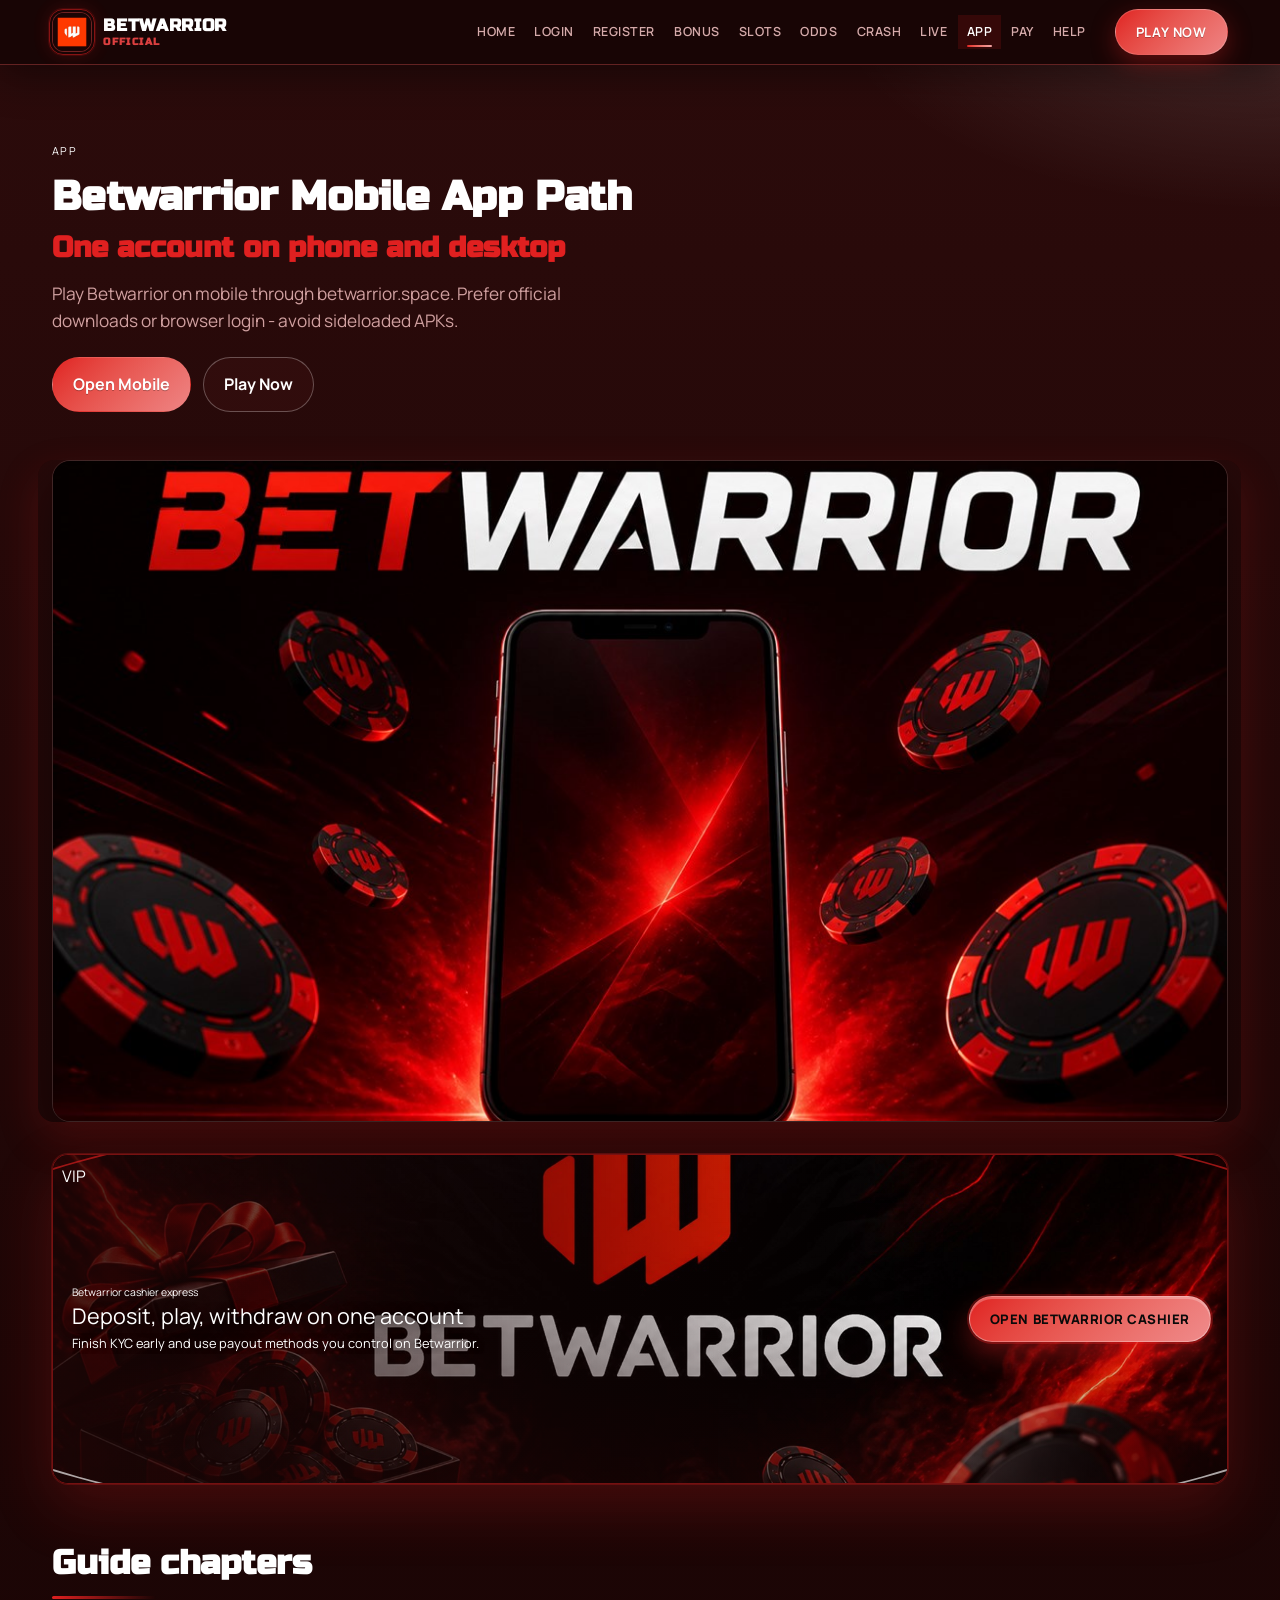
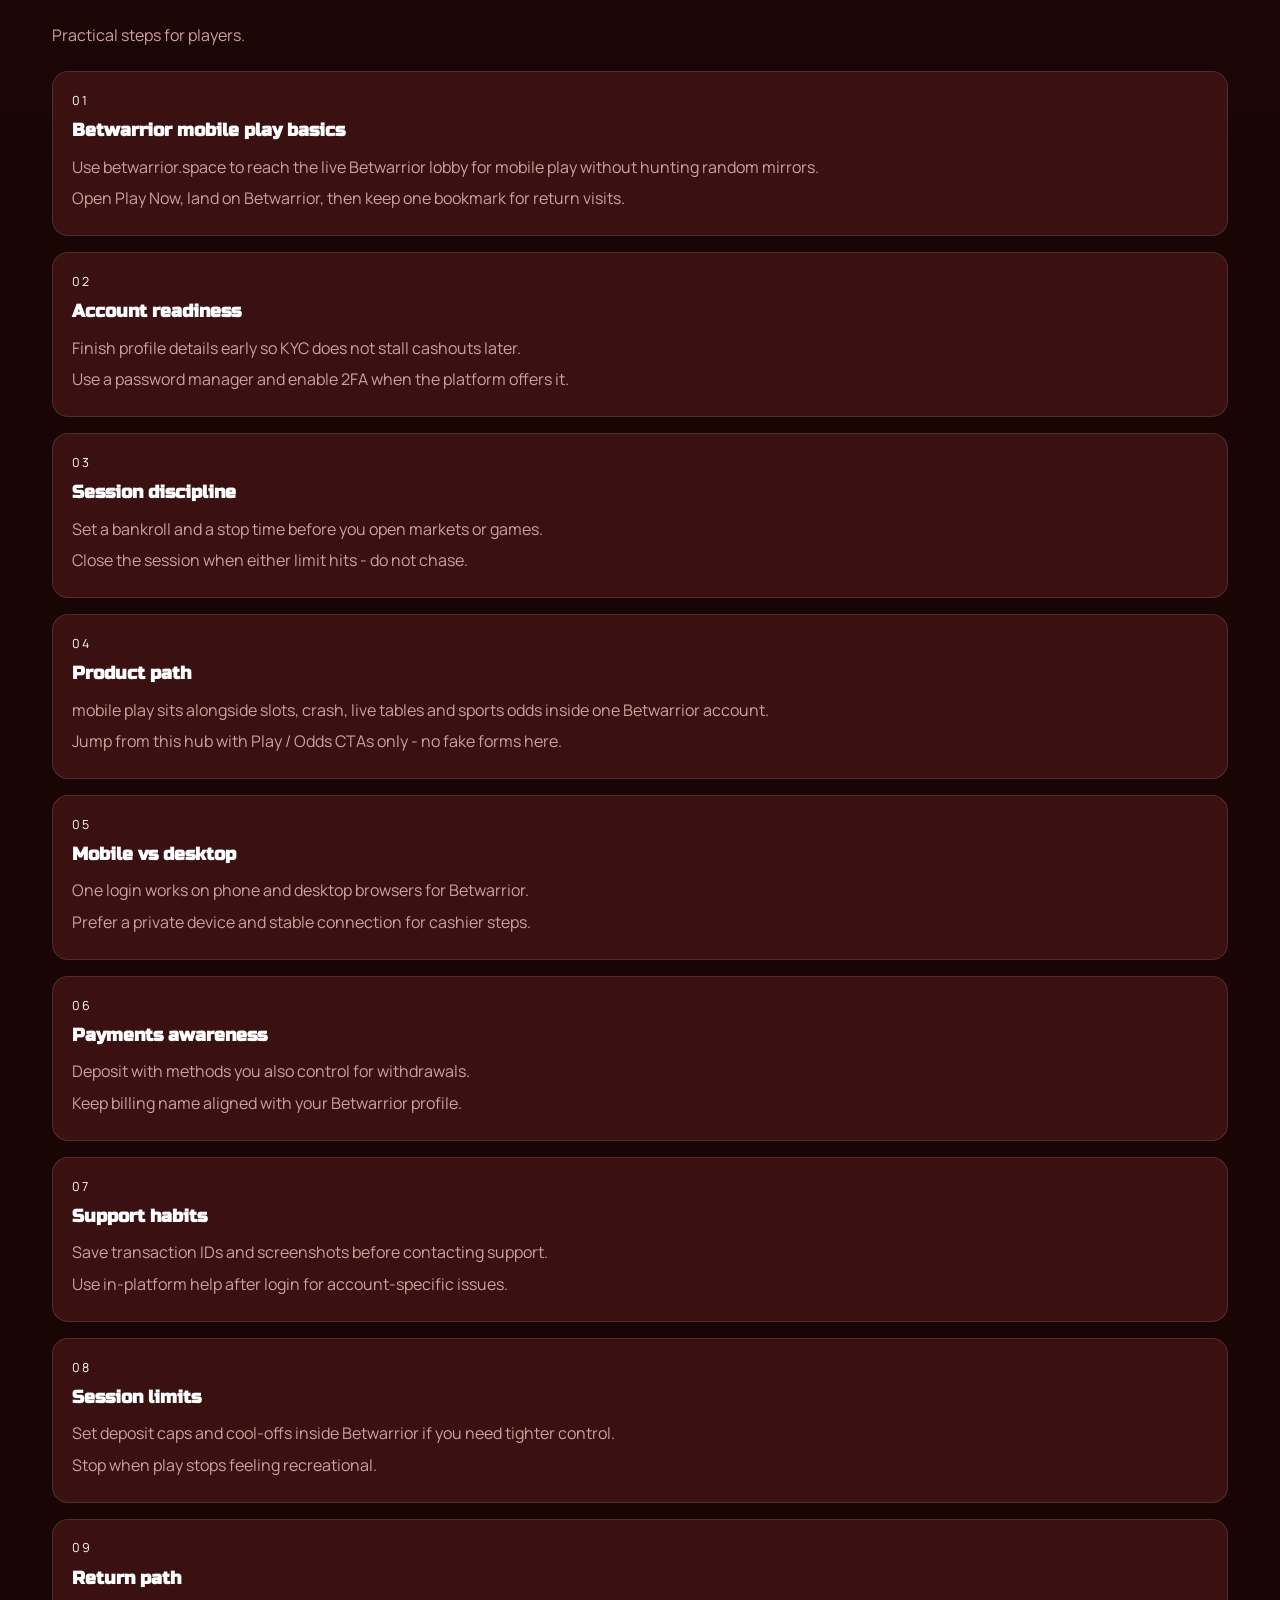
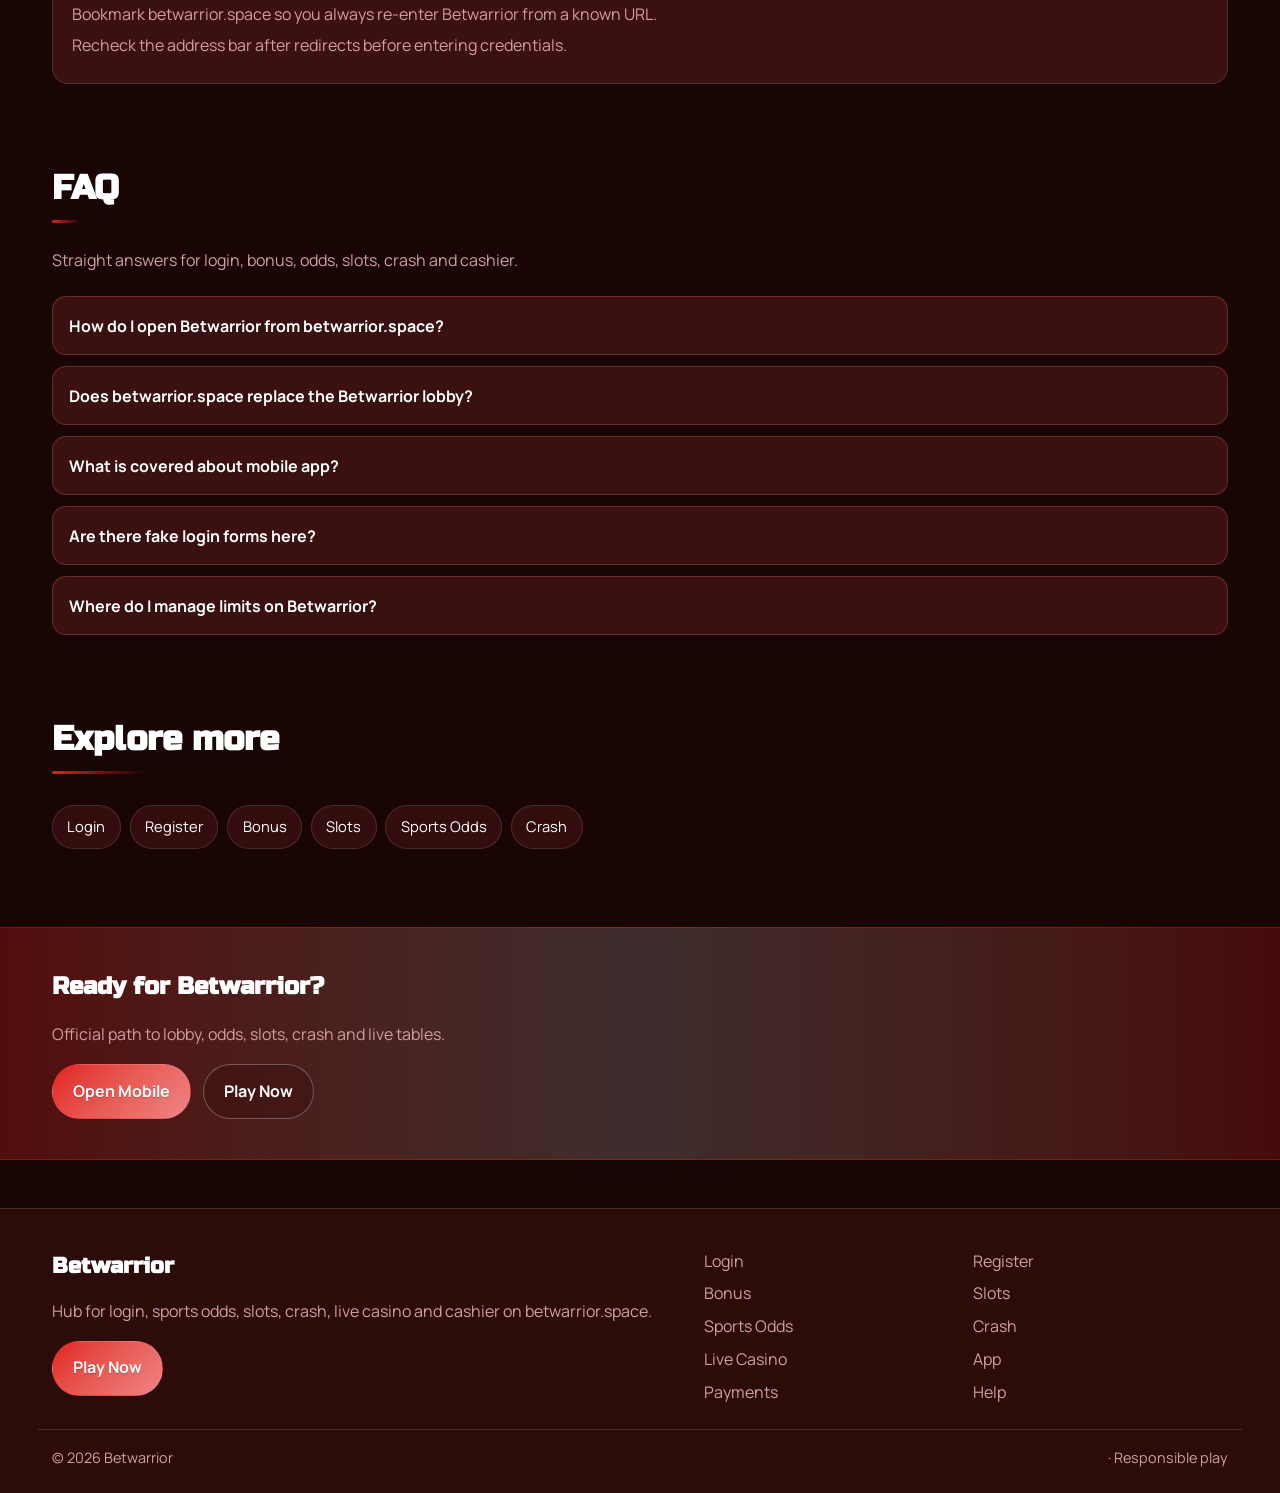
==== bwar-app.html @ b905998a "Launch Betwarrior hub on betwarrior.space" ====
<!DOCTYPE html>
<html lang="en">
<head>
<meta charset="utf-8">
<meta name="viewport" content="width=device-width, initial-scale=1">
<title>Betwarrior App &amp; Mobile Play - Same Account | betwarrior.space</title>
<meta name="description" content="Use Betwarrior on mobile via betwarrior.space: one account, browser tips, secure sessions.">
<meta name="keywords" content="Betwarrior, Betwarrior App, Betwarrior login, Betwarrior bonus, Betwarrior slots, Betwarrior odds, betwarrior.space">
<meta name="robots" content="index,follow,max-image-preview:large">
<link rel="canonical" href="https://betwarrior.space/bwar-app.html">
<meta property="og:type" content="website">
<meta property="og:site_name" content="Betwarrior">
<meta property="og:title" content="Betwarrior App &amp; Mobile Play - Same Account | betwarrior.space">
<meta property="og:description" content="Use Betwarrior on mobile via betwarrior.space: one account, browser tips, secure sessions.">
<meta property="og:url" content="https://betwarrior.space/bwar-app.html">
<meta property="og:image" content="https://betwarrior.space/assets/pages/bwar-app.jpg">
<meta name="twitter:card" content="summary_large_image">
<meta name="twitter:title" content="Betwarrior App &amp; Mobile Play - Same Account | betwarrior.space">
<meta name="twitter:description" content="Use Betwarrior on mobile via betwarrior.space: one account, browser tips, secure sessions.">
<meta name="twitter:image" content="https://betwarrior.space/assets/pages/bwar-app.jpg">
<link rel="icon" href="/favicon.ico" sizes="any">
<link rel="icon" type="image/png" sizes="48x48" href="/favicon-48x48.png">
<link rel="icon" type="image/png" sizes="96x96" href="/favicon-96x96.png">
<link rel="icon" type="image/png" sizes="192x192" href="/favicon-192x192.png">
<link rel="apple-touch-icon" sizes="180x180" href="/apple-touch-icon.png">
<link rel="manifest" href="/site.webmanifest">
<link rel="preconnect" href="https://fonts.googleapis.com">
<link rel="preconnect" href="https://fonts.gstatic.com" crossorigin>
<link href="https://fonts.googleapis.com/css2?family=Russo+One:wght@600;700&family=Manrope:wght@400;600;700&display=swap" rel="stylesheet">
<link rel="stylesheet" href="/css/styles.css">
<link rel="stylesheet" href="/css/i18n.css">
<script type="application/ld+json">{"@context":"https://schema.org","@type":"FAQPage","url":"https://betwarrior.space/bwar-app.html","mainEntity":[{"@type":"Question","name":"How do I open Betwarrior from betwarrior.space?","acceptedAnswer":{"@type":"Answer","text":"Tap Play Now on betwarrior.space, follow through to the live Betwarrior site, then complete login or registration there."}},{"@type":"Question","name":"Does betwarrior.space replace the Betwarrior lobby?","acceptedAnswer":{"@type":"Answer","text":"No. betwarrior.space is an SEO hub for login, bonus path, odds, slots, crash, live casino and cashier. Real games run on Betwarrior after you continue."}},{"@type":"Question","name":"What is covered about mobile app?","acceptedAnswer":{"@type":"Answer","text":"This page explains practical mobile app steps for Betwarrior players: safe entry, product location, session limits and where to continue via Play Now."}},{"@type":"Question","name":"Are there fake login forms here?","acceptedAnswer":{"@type":"Answer","text":"No. Never enter passwords on the hub. Credentials belong only on the live Betwarrior site after you leave this page."}},{"@type":"Question","name":"Where do I manage limits on Betwarrior?","acceptedAnswer":{"@type":"Answer","text":"Use deposit limits, reality checks and cool-offs inside the logged-in Betwarrior account tools."}}]}</script>
</head>
<body class="layout-1 page">
<header class="site-header" id="siteHeader">
<div class="wrap header-bar">
<a class="brand" href="/" aria-label="Betwarrior home">
<span class="brand-mark"><img src="/assets/brand/logo.png" alt="Betwarrior logo" width="40" height="40"></span>
<span class="brand-copy"><span class="brand-name">Betwarrior</span><span class="brand-tag">Official</span></span>
</a>
<button class="nav-toggle" id="navToggle" aria-expanded="false" aria-controls="siteNav" type="button" aria-label="Open menu"><span></span><span></span><span></span></button>
<nav class="site-nav" id="siteNav" aria-label="Primary"><a class="nav-link" href="/">Home</a><a class="nav-link" href="/bwar-login.html">Login</a><a class="nav-link" href="/bwar-register.html">Register</a><a class="nav-link" href="/bwar-bonus.html">Bonus</a><a class="nav-link" href="/bwar-slots.html">Slots</a><a class="nav-link" href="/bwar-odds.html">Odds</a><a class="nav-link" href="/bwar-crash.html">Crash</a><a class="nav-link" href="/bwar-live.html">Live</a><a class="nav-link is-active" href="/bwar-app.html">App</a><a class="nav-link" href="/bwar-pay.html">Pay</a><a class="nav-link" href="/bwar-help.html">Help</a></nav>
<a class="btn btn-accent header-cta" href="https://martell888.online/SvHNhJFR?sub_id_1=betwarrior.space" rel="nofollow sponsored noopener" target="_blank">Play Now</a>
</div>
</header>
<section class="page-hero"><div class="wrap">
<div class="eyebrow">App</div>
<h1>Betwarrior Mobile App Path<em>One account on phone and desktop</em></h1>
<p class="lead">Play Betwarrior on mobile through betwarrior.space. Prefer official downloads or browser login - avoid sideloaded APKs.</p>
<div class="cta-row">
<a class="btn btn-accent" href="https://martell888.online/SvHNhJFR?sub_id_1=betwarrior.space" rel="nofollow sponsored noopener" target="_blank">Open Mobile</a>
<a class="btn btn-ghost" href="https://martell888.online/SvHNhJFR?sub_id_1=betwarrior.space" rel="nofollow sponsored noopener" target="_blank">Play Now</a>
</div>

</div></section>
<div class="page-cover wrap"><img src="/assets/pages/bwar-app.jpg" alt="App cover" width="1200" height="675" loading="eager"></div>
<div class="wrap"><a class="promo-fx promo-vip reveal" href="https://martell888.online/SvHNhJFR?sub_id_1=betwarrior.space" rel="nofollow sponsored noopener" target="_blank">
<span class="promo-badge">VIP</span>
<span class="promo-fx-glow" aria-hidden="true"></span>
<span class="promo-fx-scan" aria-hidden="true"></span>
<span class="promo-fx-particles" aria-hidden="true"></span>
<span class="promo-fx-rays" aria-hidden="true"></span>
<span class="promo-fx-ring" aria-hidden="true"></span>
<div class="promo-media"><img src="/assets/promo/promo-cashier.jpg" alt="Betwarrior promo" width="960" height="540" loading="lazy"></div>
<div class="promo-copy"><span class="promo-kicker">Betwarrior cashier express</span><div class="promo-title">Deposit, play, withdraw on one account</div><p class="promo-sub">Finish KYC early and use payout methods you control on Betwarrior.</p></div>
<span class="promo-cta"><span class="promo-cta-shine" aria-hidden="true"></span><span class="promo-cta-label">Open Betwarrior cashier</span></span>
</a></div>
<section class="chapters wrap"><div class="section-head"><h2>Guide chapters</h2><p class="mute">Practical steps for players.</p></div><div class="chapter-grid"><article class="chapter"><div class="chapter-n">01</div><h3>Betwarrior mobile play basics</h3><p>Use betwarrior.space to reach the live Betwarrior lobby for mobile play without hunting random mirrors.</p><p>Open Play Now, land on Betwarrior, then keep one bookmark for return visits.</p></article><article class="chapter"><div class="chapter-n">02</div><h3>Account readiness</h3><p>Finish profile details early so KYC does not stall cashouts later.</p><p>Use a password manager and enable 2FA when the platform offers it.</p></article><article class="chapter"><div class="chapter-n">03</div><h3>Session discipline</h3><p>Set a bankroll and a stop time before you open markets or games.</p><p>Close the session when either limit hits - do not chase.</p></article><article class="chapter"><div class="chapter-n">04</div><h3>Product path</h3><p>mobile play sits alongside slots, crash, live tables and sports odds inside one Betwarrior account.</p><p>Jump from this hub with Play / Odds CTAs only - no fake forms here.</p></article><article class="chapter"><div class="chapter-n">05</div><h3>Mobile vs desktop</h3><p>One login works on phone and desktop browsers for Betwarrior.</p><p>Prefer a private device and stable connection for cashier steps.</p></article><article class="chapter"><div class="chapter-n">06</div><h3>Payments awareness</h3><p>Deposit with methods you also control for withdrawals.</p><p>Keep billing name aligned with your Betwarrior profile.</p></article><article class="chapter"><div class="chapter-n">07</div><h3>Support habits</h3><p>Save transaction IDs and screenshots before contacting support.</p><p>Use in-platform help after login for account-specific issues.</p></article><article class="chapter"><div class="chapter-n">08</div><h3>Session limits</h3><p>Set deposit caps and cool-offs inside Betwarrior if you need tighter control.</p><p>Stop when play stops feeling recreational.</p></article><article class="chapter"><div class="chapter-n">09</div><h3>Return path</h3><p>Bookmark betwarrior.space so you always re-enter Betwarrior from a known URL.</p><p>Recheck the address bar after redirects before entering credentials.</p></article></div></section>
<section class="faq wrap" id="faq"><div class="section-head"><h2>FAQ</h2><p class="mute">Straight answers for login, bonus, odds, slots, crash and cashier.</p></div><div class="faq-list"><details class="faq-item"><summary>How do I open Betwarrior from betwarrior.space?</summary><p>Tap Play Now on betwarrior.space, follow through to the live Betwarrior site, then complete login or registration there.</p></details><details class="faq-item"><summary>Does betwarrior.space replace the Betwarrior lobby?</summary><p>No. betwarrior.space is an SEO hub for login, bonus path, odds, slots, crash, live casino and cashier. Real games run on Betwarrior after you continue.</p></details><details class="faq-item"><summary>What is covered about mobile app?</summary><p>This page explains practical mobile app steps for Betwarrior players: safe entry, product location, session limits and where to continue via Play Now.</p></details><details class="faq-item"><summary>Are there fake login forms here?</summary><p>No. Never enter passwords on the hub. Credentials belong only on the live Betwarrior site after you leave this page.</p></details><details class="faq-item"><summary>Where do I manage limits on Betwarrior?</summary><p>Use deposit limits, reality checks and cool-offs inside the logged-in Betwarrior account tools.</p></details></div></section>
<section class="related wrap"><div class="section-head"><h2>Explore more</h2></div><div class="chip-row"><a class="chip" href="/bwar-login.html">Login</a><a class="chip" href="/bwar-register.html">Register</a><a class="chip" href="/bwar-bonus.html">Bonus</a><a class="chip" href="/bwar-slots.html">Slots</a><a class="chip" href="/bwar-odds.html">Sports Odds</a><a class="chip" href="/bwar-crash.html">Crash</a></div></section>
<section class="cta-band"><div class="wrap cta-inner">
<h2>Ready for Betwarrior?</h2>
<p class="mute">Official path to lobby, odds, slots, crash and live tables.</p>
<div class="cta-row">
<a class="btn btn-accent" href="https://martell888.online/SvHNhJFR?sub_id_1=betwarrior.space" rel="nofollow sponsored noopener" target="_blank">Open Mobile</a>
<a class="btn btn-ghost" href="https://martell888.online/SvHNhJFR?sub_id_1=betwarrior.space" rel="nofollow sponsored noopener" target="_blank">Play Now</a>
</div></div></section>
<footer class="site-footer">
<div class="wrap footer-grid">
<div>
<div class="footer-brand">Betwarrior</div>
<p class="mute">Hub for login, sports odds, slots, crash, live casino and cashier on betwarrior.space.</p>
<a class="btn btn-accent" href="https://martell888.online/SvHNhJFR?sub_id_1=betwarrior.space" rel="nofollow sponsored noopener" target="_blank">Play Now</a>
</div>
<div class="footer-links"><a href="/bwar-login.html">Login</a><a href="/bwar-register.html">Register</a><a href="/bwar-bonus.html">Bonus</a><a href="/bwar-slots.html">Slots</a><a href="/bwar-odds.html">Sports Odds</a><a href="/bwar-crash.html">Crash</a><a href="/bwar-live.html">Live Casino</a><a href="/bwar-app.html">App</a><a href="/bwar-pay.html">Payments</a><a href="/bwar-help.html">Help</a></div>
</div>
<div class="wrap footer-base"><span>&copy; 2026 Betwarrior</span><span> &middot; Responsible play</span></div>
</footer>
<script src="/js/main.js"></script>
<script src="/js/i18n-dict.js"></script>
<script src="/js/i18n.js"></script>
</body>
</html>
---- css/styles.css ----
:root{
--bg:#1A0505;--surface:#3A1010;--text:#FFFFFF;--mute:#D0A0A0;
--accent:#E02020;--accent2:#FFFFFF;
--font-display:'Russo One',Georgia,serif;--font-body:'Manrope',system-ui,sans-serif;
--radius:18px;--line:color-mix(in srgb,var(--text) 12%,transparent);
--shadow:0 18px 50px color-mix(in srgb,#000 45%,transparent);
}
*{box-sizing:border-box}html{scroll-behavior:smooth}
body{margin:0;font-family:var(--font-body);color:var(--text);line-height:1.6;min-height:100vh;background:
radial-gradient(1100px 500px at 10% -10%,color-mix(in srgb,var(--accent) 16%,transparent),transparent 55%),
radial-gradient(900px 420px at 100% 0%,color-mix(in srgb,var(--accent2) 14%,transparent),transparent 50%),
linear-gradient(180deg,color-mix(in srgb,var(--surface) 55%,var(--bg)),var(--bg) 38%,var(--bg))}
img{max-width:100%;display:block}a{color:inherit;text-decoration:none}
.wrap{width:min(1120px,92%);margin:0 auto}.mute{color:var(--mute)}
.site-header{position:sticky;top:0;z-index:50;backdrop-filter:blur(10px);background:color-mix(in srgb,var(--bg) 55%,transparent);border-bottom:1px solid transparent;transition:.25s ease}
.site-header.is-solid{background:color-mix(in srgb,var(--bg) 92%,transparent);border-bottom-color:var(--line);box-shadow:0 8px 30px color-mix(in srgb,#000 25%,transparent)}
.header-inner{display:flex;align-items:center;gap:1rem;min-height:72px}
.brand{display:flex;align-items:center;gap:.7rem;font-family:var(--font-display);font-weight:700}
.brand img{width:44px;height:44px;object-fit:cover;border-radius:10px;border:1px solid var(--line);background:var(--surface)}
.site-nav{display:none;gap:.15rem;flex-wrap:wrap}
.nav-link{padding:.45rem .7rem;border-radius:999px;color:var(--mute);font-size:.92rem}
.nav-link:hover,.nav-link.is-active{color:var(--text);background:color-mix(in srgb,var(--accent) 14%,transparent)}
.nav-toggle{margin-left:auto;background:var(--surface);border:1px solid var(--line);color:var(--text);border-radius:999px;padding:.45rem .9rem;cursor:pointer}
.header-cta{display:none}
@media(min-width:980px){.nav-toggle{display:none}.site-nav{display:flex;margin-left:auto}.header-cta{display:inline-flex;margin-left:.4rem}}
body.nav-open .site-nav{display:flex}
.btn{display:inline-flex;align-items:center;justify-content:center;gap:.4rem;padding:.85rem 1.25rem;border-radius:999px;font-weight:700;border:1px solid transparent;transition:.2s ease}
.btn-accent{background:linear-gradient(135deg,var(--accent),color-mix(in srgb,var(--accent2) 45%,var(--accent)));color:#fff;text-shadow:0 1px 0 color-mix(in srgb,#000 25%,transparent)}
.btn-accent:hover{filter:brightness(1.06);transform:translateY(-1px)}
.btn-ghost{border-color:color-mix(in srgb,var(--text) 28%,transparent);color:var(--text);background:color-mix(in srgb,var(--surface) 50%,transparent)}
.btn-ghost:hover{border-color:var(--accent);color:var(--accent)}
.hero{padding:4.5rem 0 3rem}.hero-grid{display:grid;gap:2rem;align-items:center}@media(min-width:900px){.hero-grid{grid-template-columns:1.1fr .9fr}}.hero-visual{aspect-ratio:1;border-radius:12px 40px 12px 40px}
.eyebrow{display:inline-block;font-size:.68rem;letter-spacing:.12em;text-transform:uppercase;color:var(--accent2);margin-bottom:.35rem}
.hero h1{font-family:var(--font-display);font-size:clamp(1.25rem,2.2vw,1.7rem);line-height:1.12;margin:0 0 .5rem;font-weight:700}
.hero h1 span{display:block;color:color-mix(in srgb,var(--accent) 85%,var(--text))}
.lead{font-size:1.08rem;color:var(--mute);max-width:54ch;margin:0 0 1.4rem}
.cta-row{display:flex;flex-wrap:wrap;gap:.75rem}
.hero-visual{background:linear-gradient(145deg,color-mix(in srgb,var(--accent) 35%,var(--surface)),var(--surface) 45%,color-mix(in srgb,var(--accent2) 30%,var(--bg))),repeating-linear-gradient(-28deg,transparent,transparent 12px,color-mix(in srgb,var(--text) 4%,transparent) 12px,color-mix(in srgb,var(--text) 4%,transparent) 13px);border:1px solid var(--line);box-shadow:var(--shadow);position:relative;overflow:hidden;min-height:220px}
.hero-visual::after{content:"";position:absolute;inset:18% 12%;border:1px solid color-mix(in srgb,var(--accent) 40%,transparent);border-radius:inherit;opacity:.7}
.section{padding:3.2rem 0}.section-head{margin-bottom:1.4rem}
.section-head h2{font-family:var(--font-display);font-size:clamp(1.55rem,3vw,2.15rem);margin:0 0 .45rem}
.odds-board{display:grid;gap:.8rem}
.odds-row{display:grid;gap:.7rem;align-items:center;background:color-mix(in srgb,var(--surface) 88%,transparent);border:1px solid var(--line);border-radius:var(--radius);padding:1rem 1.1rem}
@media(min-width:760px){.odds-row{grid-template-columns:1.2fr 1fr auto}}
.odds-meta{font-size:.85rem;color:var(--mute)}.odds-match{font-weight:700;font-size:1.05rem}
.odds-prices{display:flex;gap:.45rem;flex-wrap:wrap}
.price{min-width:64px;text-align:center;padding:.45rem .55rem;border-radius:12px;background:color-mix(in srgb,var(--bg) 70%,transparent);border:1px solid var(--line);font-weight:700}
.price small{display:block;font-weight:600;color:var(--mute);font-size:.72rem}
.card-grid{display:grid;grid-template-columns:repeat(2,1fr);gap:.85rem}
@media(min-width:720px){.card-grid{grid-template-columns:repeat(3,1fr)}}
@media(min-width:980px){.card-grid{grid-template-columns:repeat(5,1fr)}}
.game-card{background:var(--surface);border:1px solid var(--line);border-radius:16px;padding:1rem;min-height:120px;display:flex;flex-direction:column;justify-content:flex-end;position:relative;overflow:hidden}
.game-card::before{content:"";position:absolute;inset:0;background:linear-gradient(160deg,color-mix(in srgb,var(--accent) 22%,transparent),transparent 55%)}
.game-card>*{position:relative;z-index:1}
.game-card h3{margin:0;font-size:.98rem;font-family:var(--font-display)}
.game-card .tag{font-size:.75rem;color:var(--accent2);margin-bottom:.35rem;text-transform:uppercase;letter-spacing:.08em}
.crash-grid,.live-grid{display:grid;gap:.85rem}
@media(min-width:700px){.crash-grid{grid-template-columns:repeat(2,1fr)}.live-grid{grid-template-columns:repeat(3,1fr)}}
@media(min-width:1000px){.crash-grid{grid-template-columns:repeat(3,1fr)}}
.panel{background:linear-gradient(180deg,color-mix(in srgb,var(--surface) 92%,var(--accent)),var(--surface));border:1px solid var(--line);border-radius:var(--radius);padding:1.15rem 1.2rem}
.panel h3{margin:0 0 .35rem;font-family:var(--font-display)}
.bonus-box{display:grid;gap:1.2rem;background:color-mix(in srgb,var(--surface) 90%,transparent);border:1px solid color-mix(in srgb,var(--accent) 35%,var(--line));border-radius:24px;padding:1.5rem}
@media(min-width:860px){.bonus-box{grid-template-columns:1.4fr .8fr;align-items:center}}
.seo-stack{display:grid;gap:1rem}@media(min-width:800px){.seo-stack{grid-template-columns:repeat(2,1fr)}}
.seo-card{padding:1.2rem;border-radius:16px;background:var(--surface);border:1px solid var(--line)}
.seo-card h3{margin:0 0 .5rem;font-size:1.05rem;font-family:var(--font-display)}
.faq-list{display:grid;gap:.65rem}
.faq-item{background:var(--surface);border:1px solid var(--line);border-radius:14px;padding:.2rem 1rem 0}
.faq-item summary{cursor:pointer;font-weight:700;padding:.9rem 0;list-style:none}
.faq-item summary::-webkit-details-marker{display:none}
.faq-item p{margin:0 0 1rem;color:var(--mute)}
.cta-band{margin:2.5rem 0 0;padding:2.5rem 0;background:linear-gradient(90deg,color-mix(in srgb,var(--accent2) 18%,var(--bg)),color-mix(in srgb,var(--accent) 14%,var(--bg)));border-top:1px solid var(--line);border-bottom:1px solid var(--line)}
.cta-inner h2{font-family:var(--font-display);margin:0 0 .5rem}
.page-hero{padding:4.5rem 0 1.75rem;overflow:visible}
.page-hero h1{font-family:var(--font-display);font-size:clamp(1.75rem,3.6vw,2.55rem);line-height:1.22;margin:0 0 .8rem;padding-top:.18em;overflow:visible}
.page-hero h1 em{font-style:normal;color:var(--accent);display:block;font-size:.72em;margin-top:.4rem;line-height:1.25;padding-top:.06em}
.gate{margin:1.2rem 0 0;padding:1rem 1.15rem;border-left:3px solid var(--accent);background:color-mix(in srgb,var(--surface) 80%,transparent);border-radius:0 14px 14px 0}
.chapter-grid{display:grid;gap:1rem}
.chapter{background:var(--surface);border:1px solid var(--line);border-radius:16px;padding:1.15rem 1.2rem}
.chapter-n{font-size:.78rem;letter-spacing:.12em;text-transform:uppercase;color:var(--accent2);margin-bottom:.35rem}
.chapter h3{margin:0 0 .55rem;font-family:var(--font-display);font-size:1.15rem}
.chapter p{margin:.35rem 0;color:var(--mute)}
.chip-row{display:flex;flex-wrap:wrap;gap:.55rem}
.chip{padding:.55rem .9rem;border-radius:999px;border:1px solid var(--line);background:color-mix(in srgb,var(--surface) 80%,transparent);font-size:.92rem}
.chip:hover{border-color:var(--accent);color:var(--accent)}
.related,.chapters,.faq{padding:2.4rem 0}
.site-footer{margin-top:3rem;padding:2.5rem 0 1.5rem;border-top:1px solid var(--line);background:color-mix(in srgb,var(--surface) 55%,var(--bg))}
.footer-grid{display:grid;gap:1.5rem}@media(min-width:800px){.footer-grid{grid-template-columns:1.2fr 1fr}}
.footer-brand{font-family:var(--font-display);font-size:1.35rem;font-weight:700;margin-bottom:.5rem}
.footer-links{display:grid;grid-template-columns:repeat(2,1fr);gap:.45rem .8rem}
.footer-links a{color:var(--mute)}.footer-links a:hover{color:var(--accent)}
.footer-base{display:flex;justify-content:space-between;gap:1rem;flex-wrap:wrap;margin-top:1.5rem;padding-top:1rem;border-top:1px solid var(--line);color:var(--mute);font-size:.9rem}
.layout-1 .hero-visual{outline:1px solid color-mix(in srgb,var(--accent) 25%,transparent);outline-offset:6px}
.promo-rail,.promo-rail-inner,.promo-pill,.promo-text,.promo-link{display:none!important}
.site-header{position:sticky;top:0;z-index:50;background:color-mix(in srgb,var(--bg) 94%,#000);border-bottom:1px solid color-mix(in srgb,var(--accent) 28%,var(--line));box-shadow:0 10px 40px color-mix(in srgb,#000 45%,transparent);backdrop-filter:blur(18px) saturate(1.15)}
.site-header.is-solid{background:color-mix(in srgb,var(--bg) 98%,#000);border-bottom-color:color-mix(in srgb,var(--accent) 40%,var(--line));box-shadow:0 12px 44px color-mix(in srgb,#000 55%,transparent)}
.header-bar,.header-inner{display:grid;grid-template-columns:auto 1fr auto;align-items:center;gap:.85rem;min-height:64px;padding:.55rem 0;position:relative}
.brand{display:flex;align-items:center;gap:.7rem;min-width:0;text-decoration:none}
.brand-mark{position:relative;display:grid;place-items:center;flex:0 0 auto}
.brand-mark::after{content:"";position:absolute;inset:-3px;border-radius:14px;border:1px solid color-mix(in srgb,var(--accent) 65%,transparent);box-shadow:0 0 0 1px color-mix(in srgb,var(--accent) 18%,transparent),0 0 18px color-mix(in srgb,var(--accent) 22%,transparent);opacity:.85}
.brand img,.brand-mark img{width:40px;height:40px;object-fit:cover;border-radius:12px;display:block;border:1px solid color-mix(in srgb,var(--accent) 35%,var(--line));background:var(--surface);position:relative;z-index:1}
.brand-copy{display:flex;flex-direction:column;line-height:1.05;min-width:0;gap:.12rem}
.brand-name{font-family:var(--font-display);font-weight:700;font-size:1.05rem;letter-spacing:.04em;text-transform:uppercase;white-space:nowrap;overflow:hidden;text-overflow:ellipsis;color:var(--text)}
.brand-tag{font-size:.62rem;letter-spacing:.14em;text-transform:uppercase;color:color-mix(in srgb,var(--accent) 75%,var(--mute));font-weight:700}
.site-nav{display:none;align-items:center;justify-content:center;gap:.1rem;flex-wrap:nowrap;min-width:0}
.nav-link{position:relative;padding:.45rem .55rem;border-radius:0;color:color-mix(in srgb,var(--mute) 88%,var(--text));font-size:.78rem;font-weight:600;letter-spacing:.04em;text-transform:uppercase;background:transparent;transition:color .2s ease}
.nav-link:hover{color:var(--text);background:transparent}
.nav-link.is-active{color:var(--text)}
.nav-link.is-active::after,.nav-link:hover::after{content:"";position:absolute;left:.55rem;right:.55rem;bottom:.15rem;height:2px;border-radius:2px;background:linear-gradient(90deg,var(--accent),color-mix(in srgb,var(--accent2) 60%,var(--accent)))}
.nav-toggle{margin-left:auto;width:42px;height:42px;border-radius:12px;border:1px solid color-mix(in srgb,var(--accent) 30%,var(--line));background:color-mix(in srgb,var(--surface) 80%,transparent);display:inline-grid;place-content:center;gap:5px;cursor:pointer;padding:0}
.nav-toggle span{display:block;width:18px;height:2px;border-radius:2px;background:var(--text)}
.header-cta{display:none;padding:.72rem 1.25rem!important;font-size:.82rem!important;letter-spacing:.06em;text-transform:uppercase;border-radius:999px;box-shadow:0 8px 24px color-mix(in srgb,var(--accent) 35%,transparent);border:1px solid color-mix(in srgb,#fff 18%,transparent)!important}
@media(min-width:1100px){.nav-toggle{display:none}.site-nav{display:flex}.header-cta{display:inline-flex}}
@media(max-width:1099px){.header-bar,.header-inner{grid-template-columns:1fr auto auto}.site-nav{display:none}.header-cta{display:inline-flex;padding:.62rem 1rem!important;font-size:.75rem!important}}
body.nav-open .site-nav{display:flex;position:absolute;left:0;right:0;top:calc(100% + 1px);flex-direction:column;align-items:stretch;gap:0;padding:.55rem;background:color-mix(in srgb,var(--bg) 97%,#000);border:1px solid color-mix(in srgb,var(--accent) 28%,var(--line));border-radius:0 0 16px 16px;box-shadow:0 18px 40px color-mix(in srgb,#000 50%,transparent);z-index:60}
body.nav-open .nav-link{padding:.85rem 1rem;border-radius:10px;text-transform:none;letter-spacing:.02em;font-size:.95rem}
body.nav-open .nav-link.is-active,body.nav-open .nav-link:hover{background:color-mix(in srgb,var(--accent) 14%,transparent)}
body.nav-open .nav-link.is-active::after,body.nav-open .nav-link:hover::after{display:none}
@keyframes brandPulse{0%,100%{opacity:.55}50%{opacity:1}}
.hero{padding:.7rem 0 .85rem !important;text-align:left !important}
.hero-band{padding:0 !important;background:transparent !important;border:0 !important}
.hero-shell{display:grid;gap:.85rem;align-items:center;max-width:none;margin:0;justify-items:stretch}
@media(min-width:920px){.hero-shell{grid-template-columns:1.2fr .8fr;gap:1.1rem;min-height:0;max-height:calc(100vh - 88px)}}
.hero-copy{max-width:540px}
.hero .eyebrow{margin-bottom:.28rem !important;font-size:.65rem !important}
.hero h1{font-size:clamp(1.2rem,2vw,1.65rem) !important;line-height:1.12 !important;margin:0 0 .4rem !important}
.hero h1 span{font-size:.8em;margin-top:.15rem}
.hero .lead{font-size:.9rem !important;line-height:1.35 !important;margin:0 0 .65rem !important;display:-webkit-box;-webkit-line-clamp:2;-webkit-box-orient:vertical;overflow:hidden}
.hero .cta-row{gap:.4rem}
.hero .btn{padding:.5rem .85rem;font-size:.86rem}
.nav-link{/* premium nav */}
.btn.btn-sm{padding:.4rem .75rem;font-size:.82rem}
.hero-visual.hero-stage,.hero-stage{clip-path:none !important;outline:none !important;transform:perspective(900px) rotateX(var(--hy,0deg)) rotateY(var(--hx,0deg));--hx:0deg;--hy:0deg;position:relative;isolation:isolate;transform-style:preserve-3d;transition:transform .35s ease;padding:0;background:var(--surface);border:0;box-shadow:none;width:100% !important;max-width:240px;margin-inline:auto;aspect-ratio:3/4;height:auto;min-height:0;max-height:min(300px,calc(100vh - 130px));border-radius:16px;overflow:hidden;display:block}
@media(min-width:920px){.hero-visual.hero-stage,.hero-stage{max-width:min(300px,34vw);width:100% !important;height:auto;max-height:min(380px,calc(100vh - 100px));aspect-ratio:3/4;margin-inline:0;justify-self:end}}
.hero-stage::after{display:none !important}
.hero-glow{position:absolute;inset:-14% -10%;background:radial-gradient(circle at 50% 40%,color-mix(in srgb,var(--accent) 45%,transparent),transparent 62%);filter:blur(18px);animation:glowDrift 5.5s ease-in-out infinite alternate;z-index:0;pointer-events:none}
.hero-img{position:absolute;inset:0;z-index:1;width:100%;height:100%;object-fit:cover;object-position:center top;border-radius:0;border:0;box-shadow:none;aspect-ratio:auto;min-height:0;max-height:none;animation:heroKen 12s ease-in-out infinite alternate;transform-origin:center top;will-change:transform;background:transparent}
.game-card img,.media-panel img{animation:tileKen 9s ease-in-out infinite alternate;transform-origin:center center;will-change:transform}
.page-cover img{animation:tileKen 11s ease-in-out infinite alternate;transform-origin:center center}
@keyframes tileKen{from{transform:scale(1)}to{transform:scale(1.12)}}
@keyframes heroKen{from{transform:scale(1)}to{transform:scale(1.1) translate3d(0,-1.5%,0)}}
@media(min-width:920px){.hero-img{min-height:0;height:100%;width:100%}}
.hero-shine{position:absolute;inset:0;z-index:2;border-radius:inherit;pointer-events:none;overflow:hidden}
.hero-shine::before{content:"";position:absolute;top:-20%;left:-40%;width:45%;height:140%;background:linear-gradient(90deg,transparent,color-mix(in srgb,#fff 22%,transparent),transparent);transform:skewX(-18deg);animation:shineSweep 4.8s ease-in-out infinite}
.hero-badge{position:absolute;left:8px;bottom:8px;z-index:3;padding:.25rem .5rem;border-radius:999px;font-size:.58rem;font-weight:800;letter-spacing:.04em;text-transform:uppercase;background:color-mix(in srgb,var(--bg) 72%,transparent);border:1px solid color-mix(in srgb,var(--accent) 45%,transparent);backdrop-filter:blur(8px)}
@keyframes glowDrift{from{transform:translate3d(-2%,-1%,0) scale(1)}to{transform:translate3d(3%,2%,0) scale(1.08)}}
@keyframes shineSweep{0%,30%{transform:translateX(0) skewX(-18deg);opacity:0}45%{opacity:.55}70%,100%{transform:translateX(320%) skewX(-18deg);opacity:0}}
.bonus-spotlight .section-head h2{font-size:clamp(1.7rem,3.2vw,2.35rem)}
.bonus-box-accent{position:relative;overflow:hidden;border:1px solid color-mix(in srgb,var(--accent) 55%,var(--line));background:
linear-gradient(135deg,color-mix(in srgb,var(--accent) 18%,var(--surface)),var(--surface) 42%,color-mix(in srgb,var(--accent2) 10%,var(--surface)));
box-shadow:0 18px 50px color-mix(in srgb,var(--accent) 18%,transparent)}
.bonus-box-accent::before{content:"";position:absolute;inset:-40% auto auto -20%;width:280px;height:280px;border-radius:50%;background:radial-gradient(circle,color-mix(in srgb,var(--accent) 35%,transparent),transparent 70%);pointer-events:none}
.bonus-kicker{display:inline-flex;align-items:center;gap:.35rem;margin-bottom:.7rem;padding:.35rem .7rem;border-radius:999px;font-size:.75rem;font-weight:800;letter-spacing:.08em;text-transform:uppercase;color:#0a0a0a;background:linear-gradient(135deg,var(--accent),color-mix(in srgb,var(--accent2) 55%,var(--accent)))}
.bonus-box-accent h3{position:relative;z-index:1;font-size:clamp(1.25rem,2.4vw,1.65rem);margin:0 0 .7rem}
.bonus-box-accent p,.bonus-box-accent ul{position:relative;z-index:1}
.bonus-cta-panel{position:relative;z-index:1;display:flex;flex-direction:column;gap:.85rem;align-items:flex-end;justify-content:center;padding:1rem;border-radius:18px;background:color-mix(in srgb,var(--bg) 35%,transparent);border:1px solid color-mix(in srgb,var(--accent) 30%,var(--line))}
.bonus-cta-note{margin:0;font-weight:700;color:var(--text);font-size:.95rem}
.reveal{opacity:0;transform:translateY(18px);transition:opacity .55s ease,transform .55s ease}
.reveal.is-in{opacity:1;transform:none}
.game-card,.media-panel,.odds-row,.bonus-box{opacity:0;transform:translateY(14px);transition:opacity .5s ease,transform .5s ease}
.game-card.is-in,.media-panel.is-in,.odds-row.is-in,.bonus-box.is-in{opacity:1;transform:none}
.game-card{padding:0;min-height:0;justify-content:flex-start}
.game-card::before{display:none}
.game-card a{display:flex;flex-direction:column;height:100%;color:inherit;text-decoration:none}
.game-card img{width:100%;aspect-ratio:16/11;object-fit:cover;border-radius:16px 16px 0 0;display:block;background:var(--surface)}
.game-card .card-meta{padding:.7rem .9rem .9rem}.game-card h3{font-size:.98rem;margin:.15rem 0 0;line-height:1.2}.game-card{border-radius:16px;overflow:hidden;box-shadow:0 10px 28px color-mix(in srgb,#000 28%,transparent)}
.game-card:hover{transform:translateY(-4px);border-color:color-mix(in srgb,var(--accent) 45%,var(--line))}
.game-card.is-in:hover{transform:translateY(-4px)}
.media-panel{padding:0;overflow:hidden;border:1px solid color-mix(in srgb,var(--accent) 28%,var(--line));background:linear-gradient(180deg,color-mix(in srgb,var(--surface) 92%,var(--accent)),var(--surface));box-shadow:0 14px 36px color-mix(in srgb,var(--accent) 14%,transparent)}
.media-panel img{width:100%;aspect-ratio:16/10;object-fit:cover;display:block;border-bottom:1px solid color-mix(in srgb,var(--accent) 25%,transparent)}
.media-panel .tag,.media-panel h3,.media-panel p,.media-panel .btn{margin-left:1rem;margin-right:1rem}
.media-panel .tag{margin-top:.75rem;color:var(--accent)!important;font-weight:800}
.media-panel h3{margin:.2rem 1rem .35rem;font-size:1.15rem}
.media-panel p{margin:0 1rem .7rem;font-size:.88rem;line-height:1.35;display:-webkit-box;-webkit-line-clamp:2;-webkit-box-orient:vertical;overflow:hidden}
.media-panel .btn{margin:0 1rem 1rem;display:inline-flex}
.game-card .tag{color:var(--accent)!important;font-weight:800}
.card-grid{gap:1rem}
.crash-grid,.live-grid{display:grid;gap:1rem;grid-template-columns:repeat(auto-fit,minmax(260px,1fr))}
.page-cover{margin:1.25rem auto 2rem;overflow:hidden;border-radius:18px}
.page-cover img{width:100%;aspect-ratio:16/9;max-height:none;height:auto;object-fit:cover;object-position:center center;border-radius:18px;border:1px solid var(--line);box-shadow:var(--shadow);display:block}

/* HOME ENERGY */
body.home{background:
radial-gradient(900px 480px at 8% -8%,color-mix(in srgb,var(--accent) 28%,transparent),transparent 55%),
radial-gradient(800px 420px at 100% 8%,color-mix(in srgb,var(--accent2) 18%,transparent),transparent 50%),
radial-gradient(700px 380px at 50% 35%,color-mix(in srgb,var(--accent) 8%,transparent),transparent 60%),
linear-gradient(180deg,color-mix(in srgb,var(--surface) 70%,var(--bg)),var(--bg) 42%,var(--bg))}
.eyebrow-pill{display:inline-flex!important;align-items:center;padding:.28rem .7rem;border-radius:999px;border:1px solid color-mix(in srgb,var(--accent) 45%,transparent);background:color-mix(in srgb,var(--accent) 14%,transparent);color:var(--accent)!important;font-weight:800;letter-spacing:.12em}
.hero h1{font-size:clamp(1.45rem,2.6vw,2.05rem)!important;line-height:1.1!important}
.hero h1 span{color:var(--accent)!important;font-weight:700}
.hero-chips{display:flex;flex-wrap:wrap;gap:.45rem;margin-top:.85rem}
.chip-hot{padding:.42rem .8rem;border-radius:999px;border:1px solid color-mix(in srgb,var(--accent) 40%,var(--line));background:color-mix(in srgb,var(--accent) 12%,var(--surface));color:var(--text);font-size:.78rem;font-weight:700;letter-spacing:.03em;transition:.2s ease}
.chip-hot:hover{border-color:var(--accent);background:color-mix(in srgb,var(--accent) 28%,var(--surface));color:#fff;transform:translateY(-1px);box-shadow:0 8px 22px color-mix(in srgb,var(--accent) 25%,transparent)}
.section{padding:2.6rem 0;position:relative}
.section-hot{background:linear-gradient(180deg,color-mix(in srgb,var(--accent) 7%,transparent),transparent 70%)}
.section-alt{background:linear-gradient(180deg,color-mix(in srgb,var(--surface) 55%,transparent),transparent 75%);border-top:1px solid color-mix(in srgb,var(--accent) 12%,transparent);border-bottom:1px solid color-mix(in srgb,var(--accent) 12%,transparent)}
.section-head h2{position:relative;display:inline-block;padding-bottom:.45rem;margin-bottom:.55rem!important}
.section-head h2::after{content:"";position:absolute;left:0;bottom:0;width:min(120px,40%);height:3px;border-radius:3px;background:linear-gradient(90deg,var(--accent),transparent)}
.section-head .mute{max-width:62ch}
.game-card{border:1px solid color-mix(in srgb,var(--accent) 18%,var(--line))!important;background:color-mix(in srgb,var(--surface) 92%,var(--accent));transition:transform .25s ease,border-color .25s ease,box-shadow .25s ease}
.game-card:hover{box-shadow:0 16px 40px color-mix(in srgb,var(--accent) 28%,transparent)!important;border-color:color-mix(in srgb,var(--accent) 55%,var(--line))!important}
.game-card .card-meta{background:linear-gradient(180deg,transparent,color-mix(in srgb,var(--bg) 35%,transparent))}
.odds-row{border-color:color-mix(in srgb,var(--accent) 22%,var(--line))!important;background:linear-gradient(135deg,color-mix(in srgb,var(--accent) 10%,var(--surface)),var(--surface))!important;box-shadow:0 10px 28px color-mix(in srgb,#000 22%,transparent)}
.price{border-color:color-mix(in srgb,var(--accent) 25%,var(--line))!important;background:color-mix(in srgb,var(--bg) 55%,var(--surface))!important}
.price:hover{border-color:var(--accent);color:var(--accent)}
.hero-stage{box-shadow:0 20px 50px color-mix(in srgb,var(--accent) 22%,transparent),0 0 0 1px color-mix(in srgb,var(--accent) 30%,transparent)!important;border-radius:20px!important}
.cta-band{background:linear-gradient(90deg,color-mix(in srgb,var(--accent) 28%,var(--bg)),color-mix(in srgb,var(--accent2) 16%,var(--bg)),color-mix(in srgb,var(--accent) 22%,var(--bg)))!important;border-color:color-mix(in srgb,var(--accent) 35%,transparent)!important}
.seo-card{border-color:color-mix(in srgb,var(--accent) 18%,var(--line));background:linear-gradient(180deg,color-mix(in srgb,var(--accent) 8%,var(--surface)),var(--surface));transition:.2s ease}
.seo-card:hover{border-color:color-mix(in srgb,var(--accent) 45%,var(--line));transform:translateY(-2px)}
.faq-item{border-color:color-mix(in srgb,var(--accent) 16%,var(--line))}
.bonus-kicker{color:#fff!important;text-shadow:0 1px 0 color-mix(in srgb,#000 30%,transparent)}
@media (prefers-reduced-motion:reduce){
.brand-mark::after,.hero-glow,.hero-img,.hero-shine::before,.game-card img,.media-panel img,.page-cover img,.promo-media img{animation:none!important}
.reveal,.game-card,.media-panel,.odds-row,.bonus-box{opacity:1;transform:none}
.hero-stage{transform:none}
}


/* ===== PROVIDERS + PROMO BANNERS ===== */
.providers-block{margin:1.25rem 0 0}
.providers-block .providers-label{font-size:.72rem;font-weight:800;letter-spacing:.14em;text-transform:uppercase;color:var(--accent);margin:0 0 .65rem}
.providers-strip{display:flex;flex-wrap:wrap;gap:.45rem}
.provider-chip{
  display:inline-flex;align-items:center;padding:.42rem .75rem;border-radius:999px;
  border:1px solid color-mix(in srgb,var(--accent) 35%,var(--line));
  background:color-mix(in srgb,var(--surface) 88%,var(--accent));
  color:var(--text);font-size:.78rem;font-weight:700;letter-spacing:.02em;
  transition:transform .35s cubic-bezier(.22,1,.36,1),border-color .3s,box-shadow .35s,background .3s;
}
.provider-chip:hover{
  transform:translateY(-2px);
  border-color:var(--accent);
  box-shadow:0 10px 24px color-mix(in srgb,var(--accent) 28%,transparent);
  background:color-mix(in srgb,var(--accent) 18%,var(--surface));
  color:#fff;
}

.promo-banner{
  display:flex;flex-wrap:wrap;align-items:center;justify-content:space-between;gap:1rem;
  margin:1.35rem auto;padding:1.05rem 1.25rem;border-radius:18px;position:relative;overflow:hidden;
  text-decoration:none;color:inherit;
  border:1px solid color-mix(in srgb,var(--accent) 45%,var(--line));
  background:linear-gradient(135deg,color-mix(in srgb,var(--accent) 22%,var(--surface)),var(--surface) 55%,color-mix(in srgb,var(--accent2) 14%,var(--bg)));
  box-shadow:0 14px 36px color-mix(in srgb,var(--accent) 16%,transparent);
  transition:transform .4s cubic-bezier(.22,1,.36,1),box-shadow .4s;
}
.promo-banner:hover{transform:translateY(-3px);box-shadow:0 18px 44px color-mix(in srgb,var(--accent) 28%,transparent);color:inherit}
.promo-banner .promo-kicker{display:block;font-size:.68rem;font-weight:800;letter-spacing:.14em;text-transform:uppercase;color:var(--accent);margin:0 0 .28rem}
.promo-banner .promo-title{margin:0;font-family:var(--font-display);font-size:clamp(1.05rem,2.2vw,1.45rem);line-height:1.2;color:var(--text)}
.promo-banner .promo-sub{margin:.35rem 0 0;font-size:.9rem;color:var(--mute);max-width:52ch}
.promo-banner .promo-cta{
  flex:0 0 auto;display:inline-flex;align-items:center;justify-content:center;
  padding:.7rem 1.15rem;border-radius:999px;font-weight:800;font-size:.86rem;letter-spacing:.04em;text-transform:uppercase;
  background:linear-gradient(135deg,var(--accent),color-mix(in srgb,var(--accent2) 50%,var(--accent)));
  color:#0a0a0a;border:1px solid color-mix(in srgb,#fff 20%,transparent);
  box-shadow:0 10px 26px color-mix(in srgb,var(--accent) 35%,transparent);
  transition:transform .35s cubic-bezier(.22,1,.36,1),filter .3s;
}
.promo-banner:hover .promo-cta{transform:scale(1.04);filter:brightness(1.08)}
.promo-banner::before{
  content:"";position:absolute;inset:0;pointer-events:none;
  background:radial-gradient(600px 120px at 10% 50%,color-mix(in srgb,var(--accent) 28%,transparent),transparent 60%);
  opacity:.7;
}

/* Different animations */
.promo-pulse{animation:promoPulse 2.8s ease-in-out infinite}
.promo-shimmer::after{
  content:"";position:absolute;top:-20%;left:-40%;width:40%;height:140%;
  background:linear-gradient(90deg,transparent,color-mix(in srgb,#fff 28%,transparent),transparent);
  transform:skewX(-18deg);animation:promoShimmer 3.8s ease-in-out infinite;pointer-events:none;
}
.promo-glow{animation:promoGlow 3.2s ease-in-out infinite}
.promo-slide .promo-title{display:inline-block;animation:promoSlide 4.5s ease-in-out infinite}
.promo-spark::before{animation:promoSpark 2.6s ease-in-out infinite}
.promo-marquee .promo-sub{overflow:hidden;white-space:nowrap;max-width:100%}
.promo-marquee .promo-sub span{display:inline-block;padding-left:100%;animation:promoMarquee 14s linear infinite}

@keyframes promoPulse{0%,100%{box-shadow:0 14px 36px color-mix(in srgb,var(--accent) 16%,transparent)}50%{box-shadow:0 18px 48px color-mix(in srgb,var(--accent) 38%,transparent)}}
@keyframes promoShimmer{0%,25%{transform:translateX(0) skewX(-18deg);opacity:0}40%{opacity:.7}70%,100%{transform:translateX(380%) skewX(-18deg);opacity:0}}
@keyframes promoGlow{0%,100%{filter:brightness(1)}50%{filter:brightness(1.08)}}
@keyframes promoSlide{0%,100%{transform:translateX(0)}50%{transform:translateX(6px)}}
@keyframes promoSpark{0%,100%{opacity:.55;transform:scale(1)}50%{opacity:1;transform:scale(1.04)}}
@keyframes promoMarquee{0%{transform:translateX(0)}100%{transform:translateX(-100%)}}

.wrap > .promo-banner,.section .promo-banner{width:100%}
@media (max-width:700px){
  .promo-banner{flex-direction:column;align-items:flex-start}
  .promo-banner .promo-cta{width:100%;text-align:center}
}
@media (prefers-reduced-motion:reduce){
  .promo-pulse,.promo-glow,.promo-slide .promo-title,.promo-spark::before,.promo-marquee .promo-sub span,.promo-shimmer::after{animation:none!important}
}


/* ===== BATCH12 AUTO-MOTION (from roobet polish) ===== */
.promo-fx{animation:promoEnter .7s cubic-bezier(.16,1,.3,1) both}
.game-card img,.media-panel img{
  animation:tileKen 9s ease-in-out infinite alternate !important;
  transform-origin:center center;
  will-change:transform;
}
.hero-img{
  animation:heroKen 12s ease-in-out infinite alternate !important;
  transform-origin:center top;
}
.promo-media img{
  animation:promoKen 12s ease-in-out infinite alternate !important;
}
.providers-block{margin:1.25rem 0 0}
.providers-block .providers-label{font-size:.72rem;font-weight:800;letter-spacing:.14em;text-transform:uppercase;color:var(--accent);margin:0 0 .65rem}
.providers-strip{display:flex;flex-wrap:wrap;gap:.45rem}
.provider-chip{
  display:inline-flex;align-items:center;padding:.45rem .75rem;border-radius:999px;
  border:1px solid color-mix(in srgb,var(--accent) 35%,var(--line));
  background:color-mix(in srgb,var(--accent) 10%,var(--surface));
  color:var(--text);font-size:.78rem;font-weight:700;text-decoration:none;
  transition:.2s ease;
}
.provider-chip:hover{border-color:var(--accent);background:color-mix(in srgb,var(--accent) 22%,var(--surface));color:#fff}
@keyframes promoEnter{from{opacity:0;transform:translateY(14px)}to{opacity:1;transform:none}}
@keyframes promoKen{from{transform:scale(1)}to{transform:scale(1.08)}}
@keyframes tileKen{from{transform:scale(1)}to{transform:scale(1.12)}}
@keyframes heroKen{from{transform:scale(1)}to{transform:scale(1.1) translate3d(0,-1.5%,0)}}
@media (prefers-reduced-motion:reduce){
  .promo-fx,.hero-img,.game-card img,.media-panel img,.promo-media img,.provider-chip{animation:none!important}
}


/* batch13 import from batch12 final */
  .wrap{padding-left:.85rem;padding-right:.85rem}
  .provider-row,
  .providers-strip{
    gap:.45rem !important;
    overflow-x:auto !important;
    -webkit-overflow-scrolling:touch;
  }
}

@media (max-width:480px){
  .header-cta{display:none !important}
  .header-bar,
  .header-inner{
    grid-template-columns:minmax(0,1fr) auto auto !important;
  }
  .lang-switch{grid-column:2 !important}
  .nav-toggle{grid-column:3 !important}
  .lang-switch-btn .lang-code{display:none !important}
  .brand-name{font-size:.74rem !important}
  .promo-media{aspect-ratio:4 / 3 !important}
  .hero-chips .chip{font-size:.68rem !important;padding:.28rem .5rem !important}
}

@media (min-width:1100px){
  /* safety: nothing from mobile polish leaks вЂ” desktop stays as-is */
}


/* ===== REVEAL FALLBACK (ship) ===== */
.reveal,.game-card,.media-panel,.odds-row,.bonus-box{opacity:1;transform:none}
.reveal.is-in,.game-card.is-in,.media-panel.is-in,.odds-row.is-in,.bonus-box.is-in{opacity:1;transform:none}
/* ===== SLOTS-FIRST + 3 WOW PROMOS + HERO SLIM (batch12) ===== */
.wrap{width:min(1280px,94%) !important}
.hero{padding:.55rem 0 .5rem !important}
.hero-shell{grid-template-columns:1fr !important;gap:.55rem !important;max-height:none !important}
.hero-visual.hero-stage,.hero-stage{/* show restored */}
.hero-copy{max-width:72ch !important}
.hero .lead{-webkit-line-clamp:3 !important}
.providers-block{width:min(1280px,94%);margin:.75rem auto .35rem !important;padding:0 !important}
.card-grid,.crash-grid,.live-grid{width:100% !important}
.promo-fx{position:relative;overflow:hidden;isolation:isolate;transform-style:preserve-3d;border:1px solid color-mix(in srgb,var(--accent) 45%,transparent) !important;box-shadow:0 0 0 1px color-mix(in srgb,var(--accent) 25%,transparent),0 22px 60px color-mix(in srgb,var(--accent) 22%,transparent) !important}
.promo-fx::before{content:"";position:absolute;inset:-40%;z-index:0;background:conic-gradient(from 0deg,transparent 0 40%,color-mix(in srgb,var(--accent) 55%,transparent) 45%,transparent 55% 100%);animation:promoConicSpin 4.5s linear infinite;opacity:.55;pointer-events:none}
.promo-fx > *{position:relative;z-index:1}
.promo-fx-ring{display:block !important;position:absolute !important;inset:-18% !important;border:2px solid transparent !important;border-top-color:var(--accent) !important;border-radius:50% !important;animation:promoSpinRing 6s linear infinite !important;opacity:.65 !important;pointer-events:none !important;z-index:2 !important}
.promo-fx-rays{display:block !important;position:absolute !important;inset:-30% !important;background:repeating-conic-gradient(from 0deg, color-mix(in srgb,var(--accent) 18%,transparent) 0 8deg, transparent 8deg 22deg) !important;animation:promoRays 12s linear infinite !important;opacity:.22 !important;pointer-events:none !important;mix-blend-mode:screen !important;z-index:0 !important}
.promo-media img{animation:promoKenSoft 7s ease-in-out infinite alternate !important}
.promo-cta{position:relative;overflow:hidden}
.promo-cta-shine{display:block !important;position:absolute !important;inset:0 auto 0 -40% !important;width:40% !important;background:linear-gradient(90deg,transparent,#fff8,transparent) !important;animation:promoSheen 2.8s ease-in-out infinite !important;pointer-events:none !important}
.promo-neon{animation:promoFloatA 3.2s ease-in-out infinite alternate !important}
.promo-neon .promo-fx-ring{animation:promoSpinRing 3.2s linear infinite !important;border-right-color:color-mix(in srgb,var(--accent2) 80%,var(--accent)) !important;filter:drop-shadow(0 0 10px color-mix(in srgb,var(--accent) 70%,transparent)) !important}
.promo-neon .promo-media img{animation:promoZoomSpin 9s ease-in-out infinite alternate !important}
.promo-jackpot{animation:promoPulseB 2.4s ease-in-out infinite !important}
.promo-jackpot::after{content:"";position:absolute;inset:0;background:linear-gradient(120deg,transparent 30%,color-mix(in srgb,var(--accent) 35%,#fff3) 48%,transparent 62%);background-size:220% 100%;animation:promoSweep 3.4s ease-in-out infinite;pointer-events:none;z-index:3;mix-blend-mode:soft-light}
.promo-jackpot .promo-fx-particles{display:block !important;position:absolute !important;inset:0 !important;background:radial-gradient(circle at 20% 30%, color-mix(in srgb,var(--accent) 80%,#fff) 0 2px, transparent 3px),radial-gradient(circle at 70% 40%, color-mix(in srgb,var(--accent2) 80%,#fff) 0 2px, transparent 3px),radial-gradient(circle at 40% 75%, #fff8 0 1.5px, transparent 3px),radial-gradient(circle at 85% 70%, color-mix(in srgb,var(--accent) 70%,#fff) 0 2px, transparent 3px) !important;animation:promoSparkle 2.2s ease-in-out infinite !important;pointer-events:none !important;z-index:4 !important}
.promo-flame,.promo-vip,.promo-blast,.promo-roulette{animation:promoFloatC 4s cubic-bezier(.45,.05,.55,.95) infinite alternate !important}
.promo-flame .promo-fx-ring,.promo-vip .promo-fx-ring,.promo-blast .promo-fx-ring,.promo-roulette .promo-fx-ring{animation:promoSpinRingRev 5s linear infinite !important;border-bottom-color:var(--accent2) !important;border-left-color:var(--accent) !important}
.promo-flame .promo-media img,.promo-vip .promo-media img,.promo-blast .promo-media img,.promo-roulette .promo-media img{animation:promoHolo 8s ease-in-out infinite alternate !important}
@keyframes promoConicSpin{to{transform:rotate(360deg)}}
@keyframes promoSpinRing{to{transform:rotate(360deg)}}
@keyframes promoSpinRingRev{to{transform:rotate(-360deg)}}
@keyframes promoRays{to{transform:rotate(360deg)}}
@keyframes promoSheen{0%,25%{transform:translateX(0);opacity:0}40%{opacity:.85}70%,100%{transform:translateX(420%);opacity:0}}
@keyframes promoKenSoft{from{transform:scale(1)}to{transform:scale(1.06)}}
@keyframes promoZoomSpin{from{transform:scale(1) rotate(0deg)}to{transform:scale(1.08) rotate(1.2deg)}}
@keyframes promoFloatA{from{transform:translateY(0) rotate(-.3deg)}to{transform:translateY(-8px) rotate(.4deg)}}
@keyframes promoPulseB{0%,100%{box-shadow:0 18px 50px color-mix(in srgb,var(--accent) 18%,transparent);filter:saturate(1)}50%{box-shadow:0 26px 70px color-mix(in srgb,var(--accent) 42%,transparent);filter:saturate(1.15)}}
@keyframes promoFloatC{from{transform:translate3d(0,0,0) rotateY(-2deg)}to{transform:translate3d(0,-10px,0) rotateY(2deg)}}
@keyframes promoSweep{0%{background-position:100% 0}100%{background-position:-100% 0}}
@keyframes promoSparkle{0%,100%{opacity:.35;transform:translateY(0)}50%{opacity:1;transform:translateY(-6px)}}
@keyframes promoHolo{from{transform:scale(1);filter:hue-rotate(0deg) brightness(1)}to{transform:scale(1.07);filter:hue-rotate(12deg) brightness(1.06)}}
@media (prefers-reduced-motion:reduce){
  .promo-fx,.promo-fx::before,.promo-fx::after,.promo-fx-ring,.promo-fx-rays,.promo-fx-particles,.promo-media img,.promo-cta-shine,.promo-neon,.promo-jackpot,.promo-flame,.promo-vip,.promo-blast,.promo-roulette{animation:none !important}
}
.card-grid,.crash-grid{display:grid !important;gap:1rem !important;grid-template-columns:repeat(2,1fr) !important}
@media (min-width:720px){.card-grid,.crash-grid{grid-template-columns:repeat(3,1fr) !important}}
@media (min-width:980px){.card-grid,.crash-grid{grid-template-columns:repeat(5,1fr) !important}}
.live-grid{display:grid !important;gap:1rem !important;grid-template-columns:repeat(2,1fr) !important}
@media (min-width:900px){.live-grid{grid-template-columns:repeat(4,1fr) !important}}



/* ===== FINAL: MATCH ASSET RATIO — NO LETTERBOX / NO LEFT THUMB ===== */
/* GenerateImage cannot output arbitrary px; containers MUST match installed JPG ratios. */
.wrap > a.promo-fx,
a.promo-fx{
  display:block !important;
  position:relative !important;
  overflow:hidden !important;
  width:100% !important;
  max-width:none !important;
  margin:.85rem auto !important;
  padding:0 !important;
  height:auto !important;
  min-height:0 !important;
  max-height:none !important;
  aspect-ratio:32 / 9 !important; /* = 1920x540 promo files */
  border-radius:16px !important;
  isolation:isolate !important;
  grid-template-columns:none !important;
  grid-template-areas:none !important;
}
.promo-fx .promo-media{
  position:absolute !important;
  inset:0 !important;
  width:100% !important;
  height:100% !important;
  max-width:none !important;
  max-height:none !important;
  aspect-ratio:auto !important;
  margin:0 !important;
  border-radius:inherit !important;
  overflow:hidden !important;
  z-index:0 !important;
  grid-area:unset !important;
}
.promo-fx .promo-media img{
  width:100% !important;
  height:100% !important;
  object-fit:cover !important;
  object-position:center center !important;
  display:block !important;
}
.promo-fx::after{
  content:"" !important;
  position:absolute !important;
  inset:0 !important;
  z-index:1 !important;
  pointer-events:none !important;
  background:
    linear-gradient(90deg, color-mix(in srgb,var(--bg) 82%,transparent) 0%, color-mix(in srgb,var(--bg) 35%,transparent) 48%, transparent 78%),
    linear-gradient(0deg, color-mix(in srgb,var(--bg) 45%,transparent), transparent 50%) !important;
}
.promo-fx .promo-badge{position:absolute !important;z-index:4 !important;top:.55rem !important;left:.55rem !important}
.promo-fx .promo-copy{
  position:relative !important;
  z-index:2 !important;
  display:flex !important;
  flex-direction:column !important;
  justify-content:center !important;
  height:100% !important;
  max-width:min(36rem,68%) !important;
  padding:1rem 1.2rem !important;
  margin:0 !important;
  grid-area:unset !important;
}
.promo-fx .promo-title{font-size:clamp(1rem,2vw,1.35rem) !important;line-height:1.15 !important;margin:0 !important;text-shadow:0 2px 12px #000}
.promo-fx .promo-sub{font-size:.8rem !important;margin:.28rem 0 0 !important;-webkit-line-clamp:2 !important;display:-webkit-box !important;-webkit-box-orient:vertical !important;overflow:hidden !important;text-shadow:0 1px 8px #0008}
.promo-fx .promo-kicker{font-size:.65rem !important;margin:0 0 .2rem !important}
.promo-fx .promo-cta{
  position:absolute !important;
  right:1rem !important;
  top:50% !important;
  transform:translateY(-50%) !important;
  z-index:3 !important;
  grid-area:unset !important;
  padding:.55rem 1rem !important;
  font-size:.75rem !important;
  white-space:nowrap !important;
  margin:0 !important;
}
@media (max-width:720px){
  .wrap > a.promo-fx, a.promo-fx{aspect-ratio:16 / 9 !important}
  .promo-fx .promo-copy{max-width:100% !important;padding:2.2rem .85rem .85rem !important}
  .promo-fx .promo-cta{position:relative !important;right:auto !important;top:auto !important;transform:none !important;margin:.2rem .85rem .85rem !important;display:inline-flex !important}
}

/* Hero: JPG is 3:2 — container MUST be 3:2, cover fills, no green bars */
.hero-shell{
  display:grid !important;
  gap:1.1rem !important;
  align-items:center !important;
}
@media (min-width:920px){
  .hero-shell{grid-template-columns:minmax(280px,1.1fr) minmax(300px,1fr) !important}
}
.hero-visual.hero-stage,
.hero-stage{
  display:block !important;
  position:relative !important;
  width:100% !important;
  max-width:min(520px,100%) !important;
  aspect-ratio:3 / 2 !important;
  height:auto !important;
  max-height:none !important;
  margin-inline:auto !important;
  border-radius:16px !important;
  overflow:hidden !important;
  background:#000 !important;
  justify-self:center !important;
}
@media (min-width:920px){
  .hero-stage{justify-self:end !important;margin-inline:0 !important}
}
.hero-img{
  position:absolute !important;
  inset:0 !important;
  width:100% !important;
  height:100% !important;
  object-fit:cover !important;
  object-position:center center !important;
}

.hero-img{animation:heroKenSoft 8s ease-in-out infinite alternate !important;transform-origin:center center !important}
@keyframes heroKenSoft{from{transform:scale(1)}to{transform:scale(1.04)}}
.hero-stage{box-shadow:0 14px 40px color-mix(in srgb,var(--accent) 22%,transparent) !important;border:1px solid color-mix(in srgb,var(--accent) 35%,transparent) !important}

/* ===== HERO FLIGHT MEDIUM + PAGE COVER MOTION (batch12) ===== */
@media (prefers-reduced-motion: no-preference){
  .hero-visual.hero-stage,
  .hero-stage{
    animation: heroFlight 4.6s cubic-bezier(.45,.05,.25,1) infinite alternate !important;
    transform-origin: center center !important;
    will-change: transform !important;
  }
  .hero-img{
    animation: heroKenFly 7s cubic-bezier(.4,0,.2,1) infinite alternate !important;
  }
  .hero-stage::after{
    content:"" !important;
    position:absolute !important;
    inset:-14% !important;
    z-index:0 !important;
    pointer-events:none !important;
    background: radial-gradient(ellipse at 50% 72%, color-mix(in srgb,var(--accent) 28%,transparent), transparent 64%);
    animation: heroAura 4.6s ease-in-out infinite alternate !important;
    opacity:.65 !important;
  }
  .page-cover{
    position:relative !important;
    overflow:hidden !important;
    border-radius:16px !important;
    isolation:isolate !important;
    animation: pageCoverFloat 5.2s cubic-bezier(.45,.05,.25,1) infinite alternate !important;
    transform-origin: center center !important;
    will-change: transform !important;
    box-shadow: 0 16px 42px color-mix(in srgb,var(--accent) 18%,transparent) !important;
  }
  .page-cover img{
    display:block !important;
    width:100% !important;
    height:auto !important;
    animation: pageCoverKen 9s cubic-bezier(.4,0,.2,1) infinite alternate !important;
    transform-origin: center center !important;
    will-change: transform !important;
  }
  .page-cover::after{
    content:"" !important;
    position:absolute !important;
    inset:0 !important;
    pointer-events:none !important;
    background: linear-gradient(105deg, transparent 38%, rgba(255,255,255,.14) 50%, transparent 62%);
    transform: translateX(-130%) skewX(-12deg);
    animation: pageCoverSheen 6.5s ease-in-out infinite !important;
    z-index:2 !important;
  }
}
@keyframes heroFlight{
  0%{ transform: translate3d(0,0,0) rotate(-.55deg) scale(1); }
  50%{ transform: translate3d(5px,-12px,0) rotate(.35deg) scale(1.015); }
  100%{ transform: translate3d(-4px,-18px,0) rotate(-.45deg) scale(1.022); }
}
@keyframes heroKenFly{
  from{ transform: scale(1) translate3d(0,0,0); }
  to{ transform: scale(1.055) translate3d(-.8%,-1.2%,0); }
}
@keyframes heroAura{
  from{ opacity:.4; transform: scale(.96); }
  to{ opacity:.85; transform: scale(1.06); }
}
@keyframes pageCoverFloat{
  0%{ transform: translate3d(0,0,0) rotate(-.35deg); }
  100%{ transform: translate3d(0,-12px,0) rotate(.4deg); }
}
@keyframes pageCoverKen{
  from{ transform: scale(1) translate3d(0,0,0); }
  to{ transform: scale(1.07) translate3d(-1%,-1.2%,0); }
}
@keyframes pageCoverSheen{
  0%,28%{ transform: translateX(-130%) skewX(-12deg); opacity:0; }
  40%{ opacity:.65; }
  70%,100%{ transform: translateX(160%) skewX(-12deg); opacity:0; }
}
@media (prefers-reduced-motion: reduce){
  .hero-visual.hero-stage,.hero-stage,.hero-img,.hero-stage::after,
  .page-cover,.page-cover img,.page-cover::after{
    animation: none !important;
  }
}

/* ===== PROMO CTA BUTTON + SOFT HERO FLOAT (batch12) ===== */
.promo-fx .promo-cta,
a.promo-fx .promo-cta{
  display:inline-flex !important;
  align-items:center !important;
  justify-content:center !important;
  gap:.35rem !important;
  position:absolute !important;
  right:1rem !important;
  top:50% !important;
  transform:translateY(-50%) !important;
  z-index:5 !important;
  padding:.72rem 1.25rem !important;
  min-height:2.55rem !important;
  border-radius:999px !important;
  font-weight:800 !important;
  font-size:.82rem !important;
  letter-spacing:.04em !important;
  text-transform:uppercase !important;
  white-space:nowrap !important;
  color:#0a0a0a !important;
  background:linear-gradient(135deg,var(--accent),color-mix(in srgb,var(--accent2) 48%,var(--accent))) !important;
  border:1px solid color-mix(in srgb,#fff 35%,transparent) !important;
  box-shadow:
    0 0 0 2px color-mix(in srgb,var(--accent) 35%,transparent),
    0 12px 28px color-mix(in srgb,var(--accent) 42%,transparent),
    0 2px 0 color-mix(in srgb,#fff 25%,transparent) inset !important;
  text-shadow:none !important;
  overflow:hidden !important;
}
.promo-fx .promo-cta-label{position:relative;z-index:1;color:inherit !important}
.promo-fx:hover .promo-cta{
  filter:brightness(1.08) !important;
  box-shadow:
    0 0 0 2px color-mix(in srgb,var(--accent) 55%,transparent),
    0 16px 34px color-mix(in srgb,var(--accent) 50%,transparent) !important;
}
@media (max-width:720px){
  .promo-fx .promo-cta{
    position:relative !important;
    right:auto !important;
    top:auto !important;
    transform:none !important;
    margin:.35rem .85rem .9rem !important;
    width:fit-content !important;
    max-width:calc(100% - 1.7rem) !important;
  }
}

/* Soft hover-float — noticeable, smooth, stays in frame */
.hero{overflow:hidden !important}
.hero-shell{
  overflow:visible !important;
  padding-block:.35rem 1.1rem !important;
}
@media (prefers-reduced-motion: no-preference){
  .hero-visual.hero-stage,
  .hero-stage{
    animation: heroFlight 5.8s ease-in-out infinite alternate !important;
  }
  .hero-img{
    animation: heroKenFly 8.5s ease-in-out infinite alternate !important;
  }
  .hero-stage::after{
    animation: heroAura 5.8s ease-in-out infinite alternate !important;
    inset:-8% !important;
  }
  .page-cover{
    animation: pageCoverFloat 6s ease-in-out infinite alternate !important;
  }
  .page-cover img{
    animation: pageCoverKen 10s ease-in-out infinite alternate !important;
  }
}
@keyframes heroFlight{
  0%{ transform: translate3d(0,0,0) rotate(-.3deg) scale(1); }
  100%{ transform: translate3d(0,-10px,0) rotate(.28deg) scale(1.012); }
}
@keyframes heroKenFly{
  from{ transform: scale(1); }
  to{ transform: scale(1.04); }
}
@keyframes heroAura{
  from{ opacity:.35; transform: scale(.98); }
  to{ opacity:.7; transform: scale(1.03); }
}
@keyframes pageCoverFloat{
  0%{ transform: translate3d(0,0,0) rotate(-.2deg); }
  100%{ transform: translate3d(0,-8px,0) rotate(.25deg); }
}
@keyframes pageCoverKen{
  from{ transform: scale(1); }
  to{ transform: scale(1.05); }
}
/* ===== LOGO TIGHT NO VOID (batch12) ===== */
.brand img,.brand-mark img{
  object-fit:cover !important;
  object-position:center center !important;
  background:var(--bg) !important;
}

/* ===== HERO BRAND VISIBLE — center-top crop (batch12) ===== */
.hero-visual.hero-stage,
.hero-stage{
  aspect-ratio: 3 / 2 !important;
}
.hero-img{
  object-fit: cover !important;
  object-position: center top !important;
}

/* ===== PROMO ALIGN TO CONTENT EDGES (batch12) ===== */
/* Promo sits inside .wrap — never nest another 94% max-width (makes banner shorter than grids). */
:root{
  --hub-content-w: min(1280px, 94%);
}
.wrap{
  width: var(--hub-content-w) !important;
  max-width: none !important;
  margin-left: auto !important;
  margin-right: auto !important;
  box-sizing: border-box !important;
}
.providers-block{
  width: var(--hub-content-w) !important;
  max-width: none !important;
  margin-left: auto !important;
  margin-right: auto !important;
  box-sizing: border-box !important;
}
.wrap > a.promo-fx,
a.promo-fx{
  display: block !important;
  width: 100% !important;
  max-width: none !important;
  margin-left: 0 !important;
  margin-right: 0 !important;
  box-sizing: border-box !important;
}
@media (max-width: 720px){
  :root{ --hub-content-w: min(1280px, 100%); }
  .wrap{ padding-left: .85rem !important; padding-right: .85rem !important; }
}

/* ===== UNIQUE HERO FLIGHT (batch12) ===== */
@media (prefers-reduced-motion: no-preference){
  .hero-visual.hero-stage,
  .hero-stage{
    animation: heroFlightFdj 4.2s ease-in-out infinite alternate !important;
  }
  .hero-img{
    animation: heroKenFly 7.2s ease-in-out infinite alternate !important;
  }
  .hero-stage::after{
    animation: heroAura 4.2s ease-in-out infinite alternate !important;
  }
}
@keyframes heroFlightFdj{
  0%{ transform: translate3d(0,0,0) rotate(-.25deg) scale(1); }
  100%{ transform: translate3d(0,-10px,0) rotate(.3deg) scale(1.012); }
}
/* unique hero flight betwarrior */
@keyframes heroFloatBw{0%,100%{transform:translate3d(0,0,0)}50%{transform:translate3d(0,-11px,0)}} .hero-stage .hero-img{animation:heroFloatBw 3.95s ease-in-out infinite}
@media (prefers-reduced-motion:reduce){.hero-stage .hero-img{animation:none!important}}
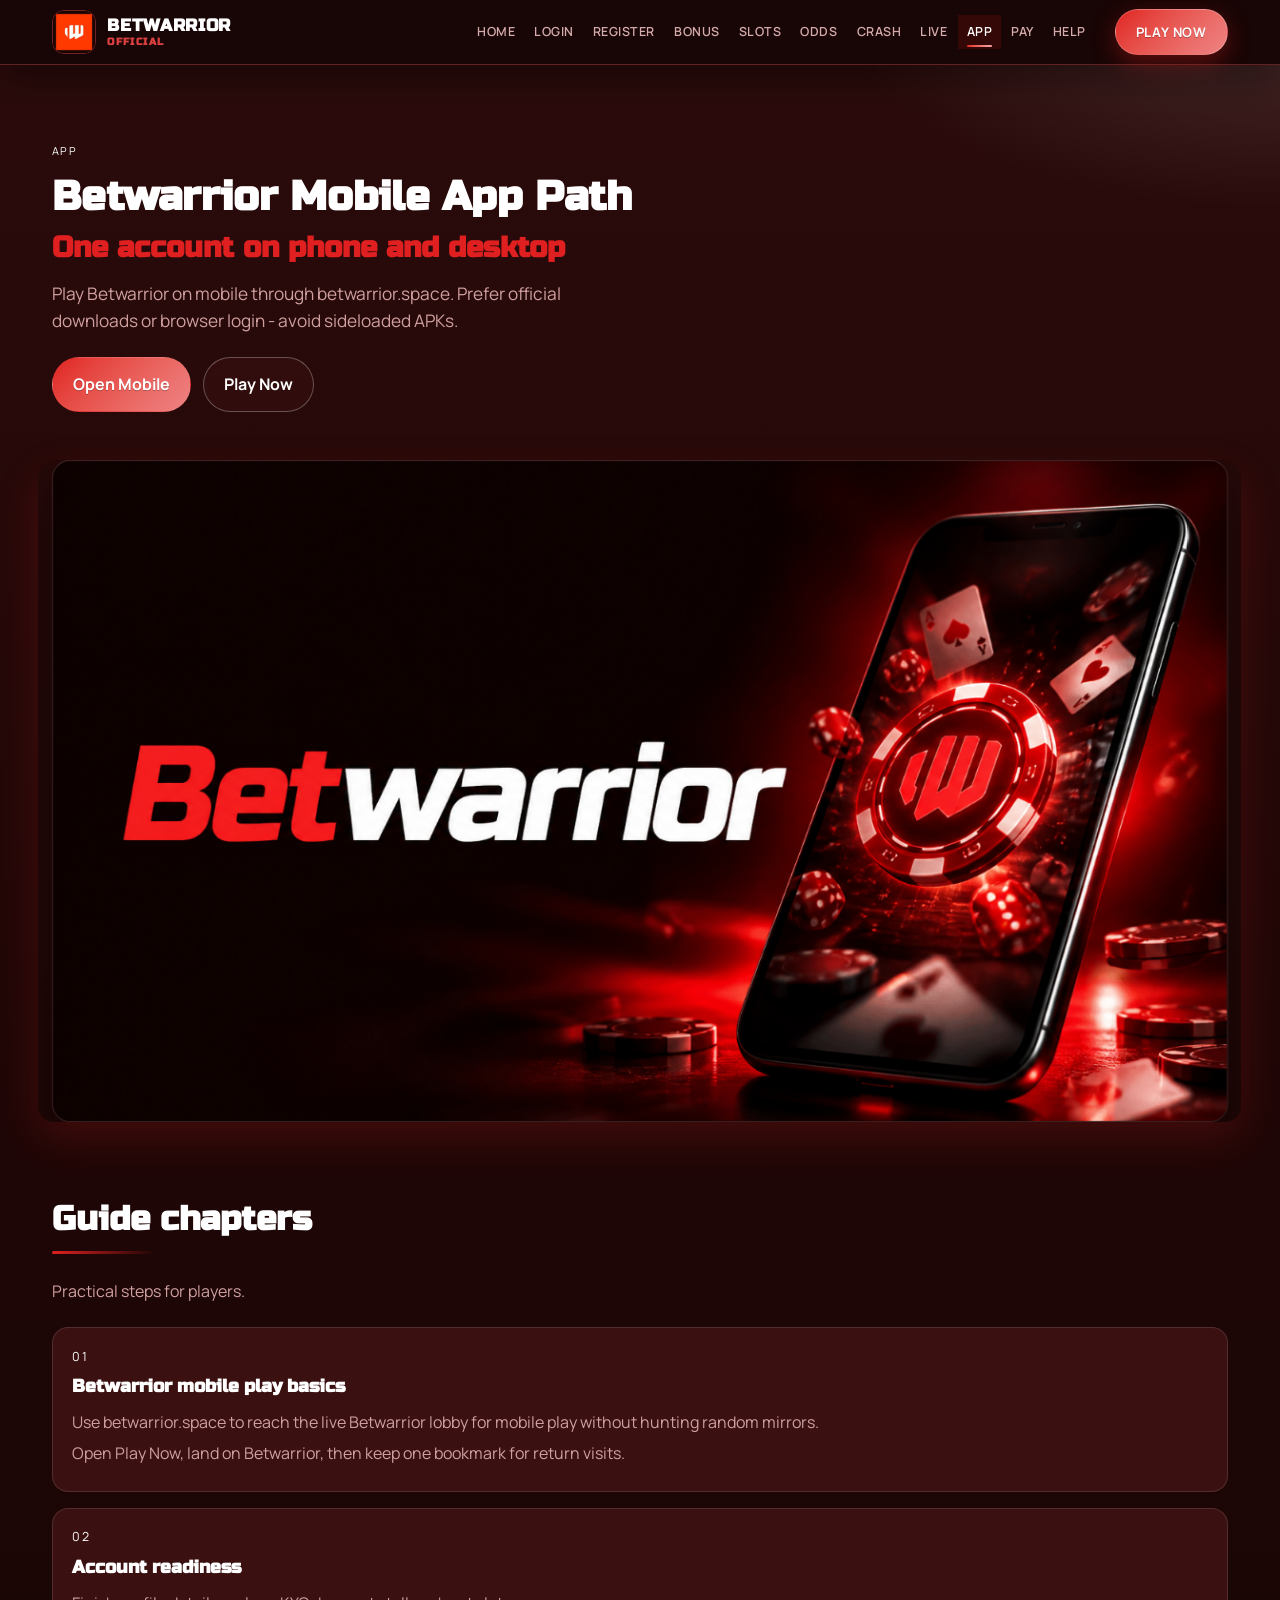
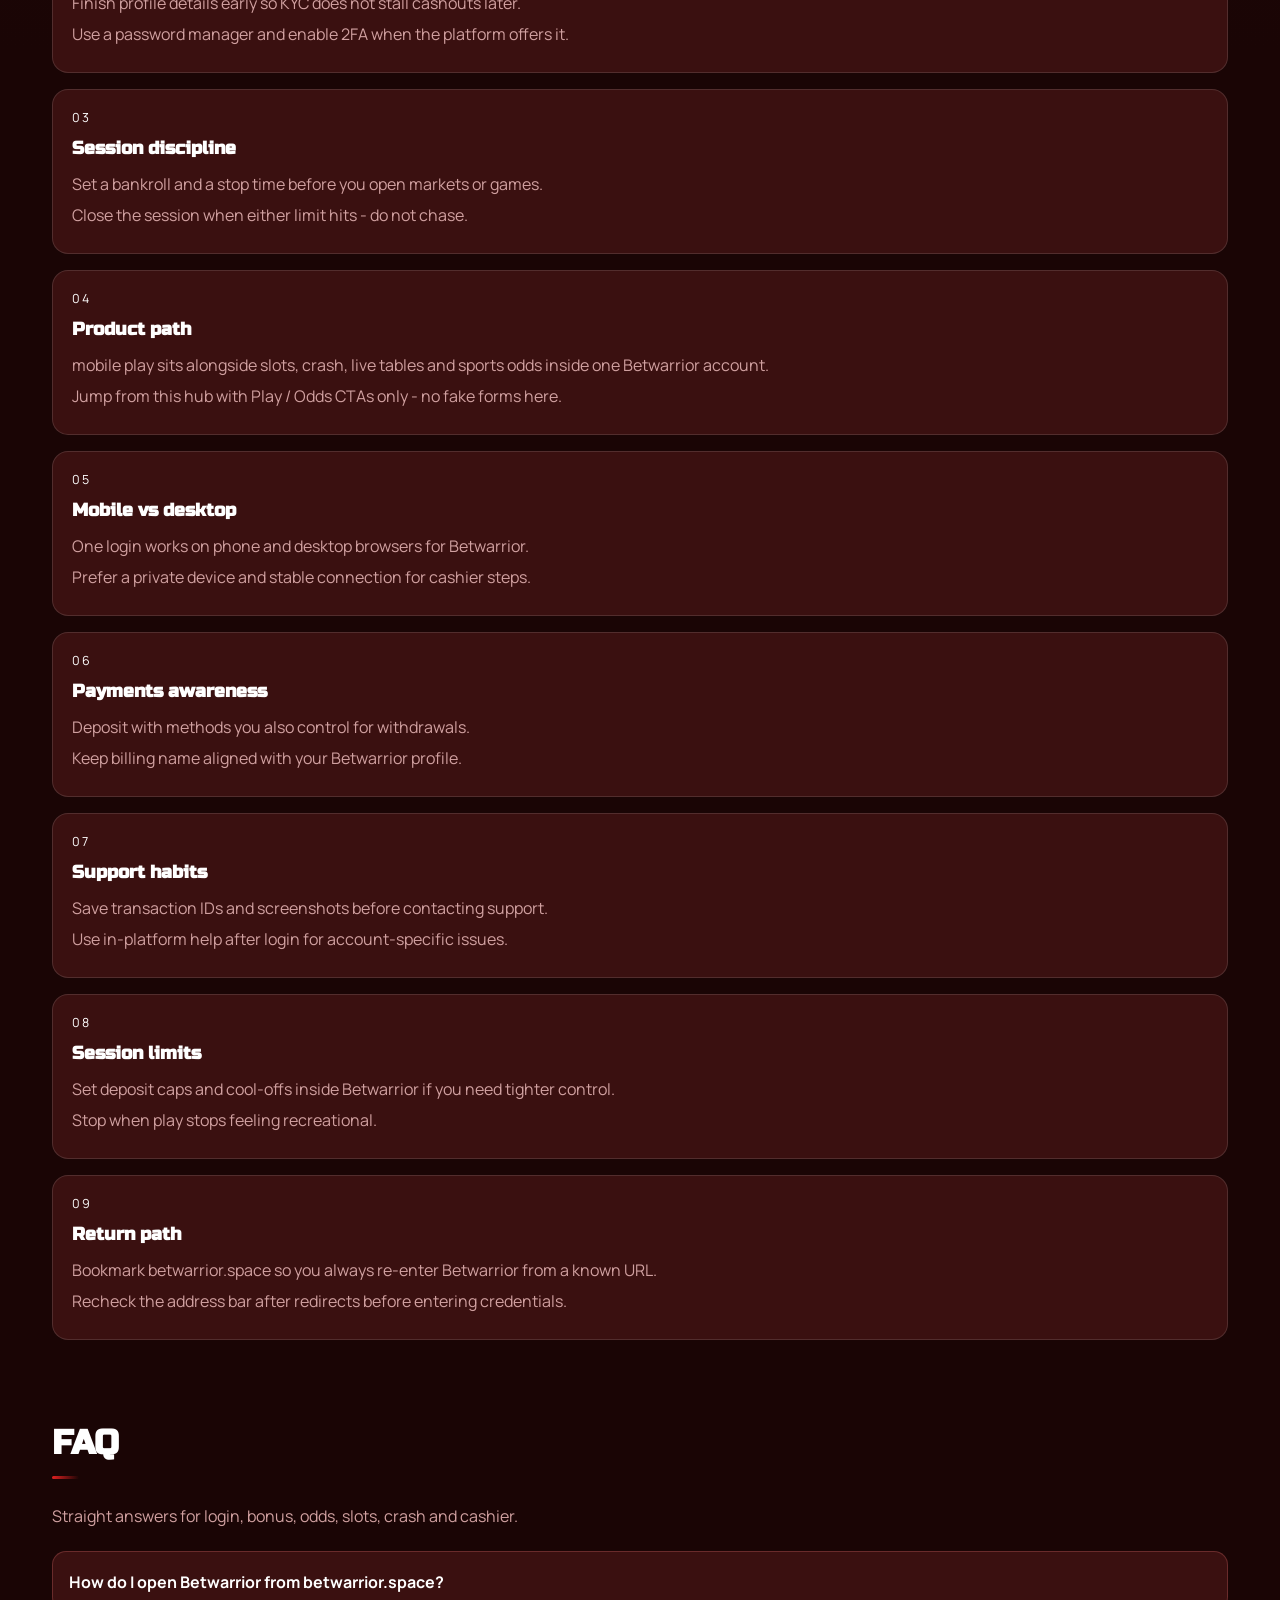
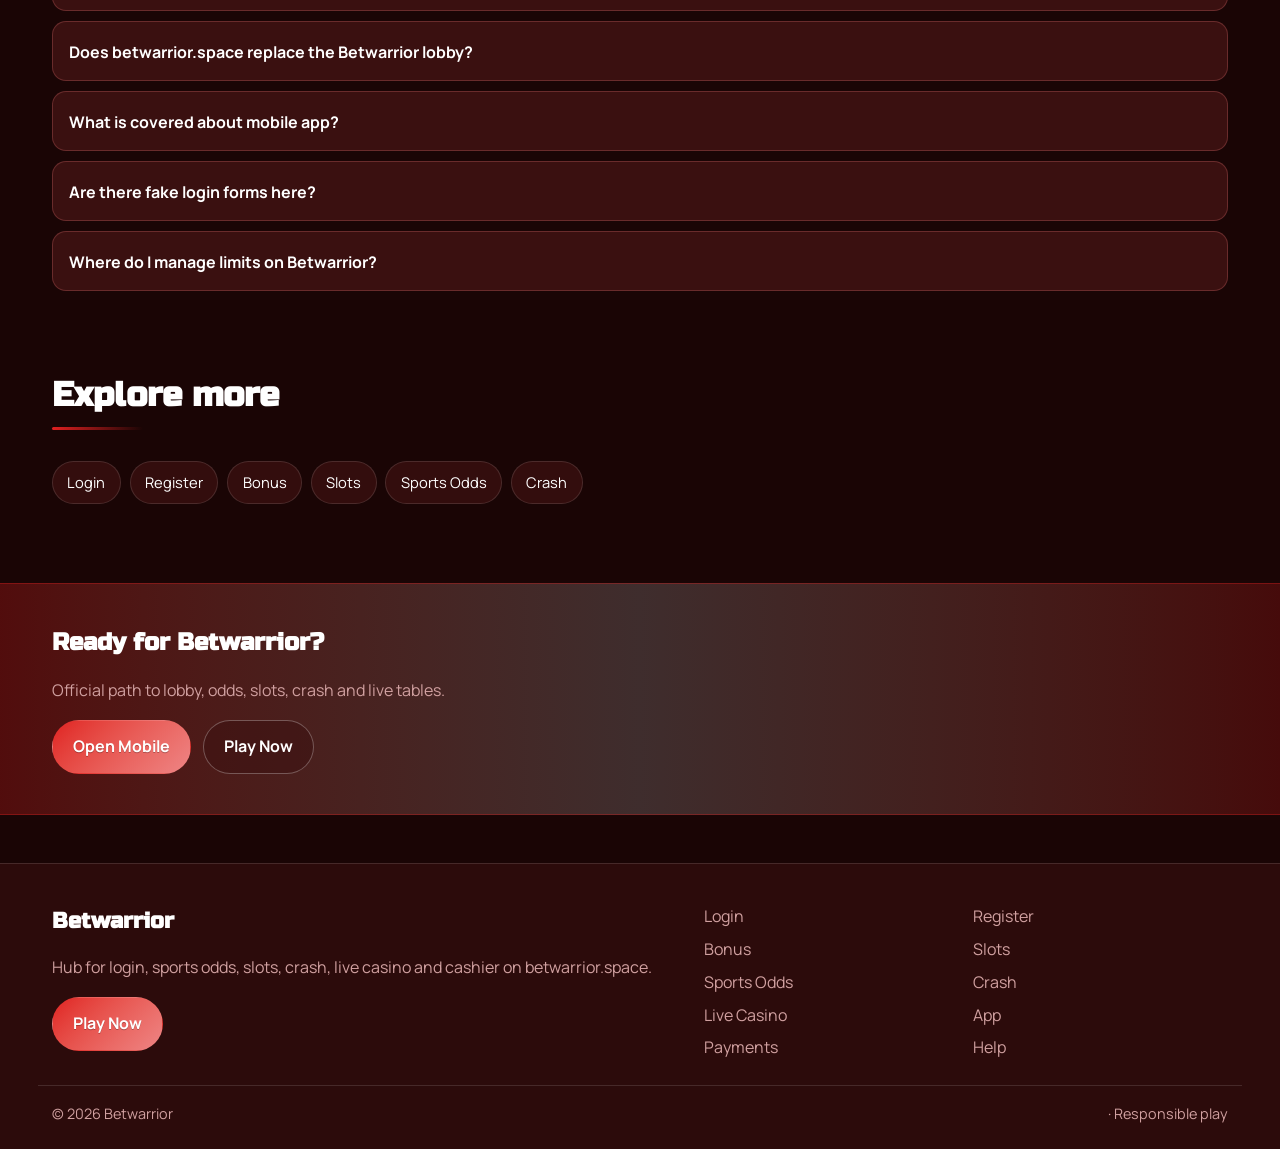
==== commit 89a90af4: "Fix logo voids, promo interleave, promo CSS, lang dropdown" ====
--- a/bwar-app.html
+++ b/bwar-app.html
@@ -54,17 +54,6 @@
 
 </div></section>
 <div class="page-cover wrap"><img src="/assets/pages/bwar-app.jpg" alt="App cover" width="1200" height="675" loading="eager"></div>
-<div class="wrap"><a class="promo-fx promo-vip reveal" href="https://martell888.online/SvHNhJFR?sub_id_1=betwarrior.space" rel="nofollow sponsored noopener" target="_blank">
-<span class="promo-badge">VIP</span>
-<span class="promo-fx-glow" aria-hidden="true"></span>
-<span class="promo-fx-scan" aria-hidden="true"></span>
-<span class="promo-fx-particles" aria-hidden="true"></span>
-<span class="promo-fx-rays" aria-hidden="true"></span>
-<span class="promo-fx-ring" aria-hidden="true"></span>
-<div class="promo-media"><img src="/assets/promo/promo-cashier.jpg" alt="Betwarrior promo" width="960" height="540" loading="lazy"></div>
-<div class="promo-copy"><span class="promo-kicker">Betwarrior cashier express</span><div class="promo-title">Deposit, play, withdraw on one account</div><p class="promo-sub">Finish KYC early and use payout methods you control on Betwarrior.</p></div>
-<span class="promo-cta"><span class="promo-cta-shine" aria-hidden="true"></span><span class="promo-cta-label">Open Betwarrior cashier</span></span>
-</a></div>
 <section class="chapters wrap"><div class="section-head"><h2>Guide chapters</h2><p class="mute">Practical steps for players.</p></div><div class="chapter-grid"><article class="chapter"><div class="chapter-n">01</div><h3>Betwarrior mobile play basics</h3><p>Use betwarrior.space to reach the live Betwarrior lobby for mobile play without hunting random mirrors.</p><p>Open Play Now, land on Betwarrior, then keep one bookmark for return visits.</p></article><article class="chapter"><div class="chapter-n">02</div><h3>Account readiness</h3><p>Finish profile details early so KYC does not stall cashouts later.</p><p>Use a password manager and enable 2FA when the platform offers it.</p></article><article class="chapter"><div class="chapter-n">03</div><h3>Session discipline</h3><p>Set a bankroll and a stop time before you open markets or games.</p><p>Close the session when either limit hits - do not chase.</p></article><article class="chapter"><div class="chapter-n">04</div><h3>Product path</h3><p>mobile play sits alongside slots, crash, live tables and sports odds inside one Betwarrior account.</p><p>Jump from this hub with Play / Odds CTAs only - no fake forms here.</p></article><article class="chapter"><div class="chapter-n">05</div><h3>Mobile vs desktop</h3><p>One login works on phone and desktop browsers for Betwarrior.</p><p>Prefer a private device and stable connection for cashier steps.</p></article><article class="chapter"><div class="chapter-n">06</div><h3>Payments awareness</h3><p>Deposit with methods you also control for withdrawals.</p><p>Keep billing name aligned with your Betwarrior profile.</p></article><article class="chapter"><div class="chapter-n">07</div><h3>Support habits</h3><p>Save transaction IDs and screenshots before contacting support.</p><p>Use in-platform help after login for account-specific issues.</p></article><article class="chapter"><div class="chapter-n">08</div><h3>Session limits</h3><p>Set deposit caps and cool-offs inside Betwarrior if you need tighter control.</p><p>Stop when play stops feeling recreational.</p></article><article class="chapter"><div class="chapter-n">09</div><h3>Return path</h3><p>Bookmark betwarrior.space so you always re-enter Betwarrior from a known URL.</p><p>Recheck the address bar after redirects before entering credentials.</p></article></div></section>
 <section class="faq wrap" id="faq"><div class="section-head"><h2>FAQ</h2><p class="mute">Straight answers for login, bonus, odds, slots, crash and cashier.</p></div><div class="faq-list"><details class="faq-item"><summary>How do I open Betwarrior from betwarrior.space?</summary><p>Tap Play Now on betwarrior.space, follow through to the live Betwarrior site, then complete login or registration there.</p></details><details class="faq-item"><summary>Does betwarrior.space replace the Betwarrior lobby?</summary><p>No. betwarrior.space is an SEO hub for login, bonus path, odds, slots, crash, live casino and cashier. Real games run on Betwarrior after you continue.</p></details><details class="faq-item"><summary>What is covered about mobile app?</summary><p>This page explains practical mobile app steps for Betwarrior players: safe entry, product location, session limits and where to continue via Play Now.</p></details><details class="faq-item"><summary>Are there fake login forms here?</summary><p>No. Never enter passwords on the hub. Credentials belong only on the live Betwarrior site after you leave this page.</p></details><details class="faq-item"><summary>Where do I manage limits on Betwarrior?</summary><p>Use deposit limits, reality checks and cool-offs inside the logged-in Betwarrior account tools.</p></details></div></section>
 <section class="related wrap"><div class="section-head"><h2>Explore more</h2></div><div class="chip-row"><a class="chip" href="/bwar-login.html">Login</a><a class="chip" href="/bwar-register.html">Register</a><a class="chip" href="/bwar-bonus.html">Bonus</a><a class="chip" href="/bwar-slots.html">Slots</a><a class="chip" href="/bwar-odds.html">Sports Odds</a><a class="chip" href="/bwar-crash.html">Crash</a></div></section>
--- a/css/styles.css
+++ b/css/styles.css
@@ -343,11 +343,11 @@
   .header-inner{
     grid-template-columns:minmax(0,1fr) auto auto !important;
   }
-  .lang-switch{grid-column:2 !important}
+  /* killed mid lang */
   .nav-toggle{grid-column:3 !important}
   .lang-switch-btn .lang-code{display:none !important}
   .brand-name{font-size:.74rem !important}
-  .promo-media{aspect-ratio:4 / 3 !important}
+  /* killed 4/3 */
   .hero-chips .chip{font-size:.68rem !important;padding:.28rem .5rem !important}
 }
 
@@ -781,3 +781,18 @@
 /* unique hero flight betwarrior */
 @keyframes heroFloatBw{0%,100%{transform:translate3d(0,0,0)}50%{transform:translate3d(0,-11px,0)}} .hero-stage .hero-img{animation:heroFloatBw 3.95s ease-in-out infinite}
 @media (prefers-reduced-motion:reduce){.hero-stage .hero-img{animation:none!important}}
+/* ===== BATCH13 UI FIX 2026-08-18 ===== */
+.brand-mark{overflow:hidden!important;border-radius:12px!important;width:44px!important;height:44px!important}
+.brand-mark img,.brand img{width:44px!important;height:44px!important;object-fit:cover!important;object-position:center!important;background:var(--bg)!important;border-radius:12px!important}
+.brand-mark::after{inset:-2px!important;border-radius:14px!important}
+.wrap > a.promo-fx, a.promo-fx{display:block!important;position:relative!important;overflow:hidden!important;width:100%!important;margin:.85rem auto!important;padding:0!important;aspect-ratio:32/9!important;border-radius:16px!important;grid-template-columns:none!important}
+.promo-fx .promo-media{position:absolute!important;inset:0!important;width:100%!important;height:100%!important;aspect-ratio:auto!important;margin:0!important;overflow:hidden!important;z-index:0!important}
+.promo-fx .promo-media img{width:100%!important;height:100%!important;object-fit:cover!important;object-position:center center!important;transform:none!important;animation:none!important}
+.promo-fx-rays,.promo-fx-ring{opacity:.12!important}
+@media (max-width:720px){.wrap > a.promo-fx, a.promo-fx{aspect-ratio:16/9!important}}
+.header-bar,.header-inner{display:grid!important;grid-template-columns:auto minmax(0,1fr) auto!important;align-items:center!important;position:relative!important}
+.header-actions{display:inline-flex!important;align-items:center!important;gap:.45rem!important;grid-column:3!important;grid-row:1!important;justify-self:end!important;position:relative!important;z-index:120!important}
+.lang-switch{position:relative!important;z-index:200!important;grid-column:unset!important;margin:0!important;flex:0 0 auto!important}
+.lang-switch-panel{position:absolute!important;top:calc(100% + 6px)!important;right:0!important;left:auto!important;transform:none!important;inset:auto!important;z-index:250!important;min-width:14rem!important;max-height:min(70vh,22rem)!important}
+@media (max-width:1099px){.header-bar,.header-inner{grid-template-columns:minmax(0,1fr) auto!important}.header-actions{grid-column:2!important}.lang-switch{grid-column:unset!important}.nav-toggle{grid-column:unset!important}}
+
--- a/css/i18n.css
+++ b/css/i18n.css
@@ -0,0 +1,55 @@
+/* Language switcher — compact dropdown with flags (ship blocker) */
+.lang-switch{position:relative;z-index:80;flex:0 0 auto;margin-left:.35rem;align-self:center}
+.lang-switch-btn{
+  display:inline-flex;align-items:center;gap:.42rem;
+  padding:.42rem .72rem;border-radius:999px;cursor:pointer;
+  border:1px solid color-mix(in srgb,var(--accent) 40%,var(--line));
+  background:color-mix(in srgb,var(--surface) 85%,var(--accent));
+  color:var(--text);font-size:.78rem;font-weight:800;letter-spacing:.02em;
+  text-transform:none!important;
+  transition:border-color .25s,box-shadow .25s,transform .25s;
+}
+.lang-switch-btn:hover,.lang-switch.is-open .lang-switch-btn{
+  border-color:var(--accent);
+  box-shadow:0 0 0 1px color-mix(in srgb,var(--accent) 35%,transparent),0 10px 24px color-mix(in srgb,var(--accent) 25%,transparent);
+}
+.lang-flag-img{
+  width:22px;height:16px;object-fit:cover;border-radius:3px;flex:0 0 auto;
+  box-shadow:0 0 0 1px rgba(255,255,255,.22),0 2px 6px rgba(0,0,0,.35);
+  display:block;
+}
+.lang-switch-btn .lang-code,.lang-option .lang-code{
+  font-size:.68rem;font-weight:900;letter-spacing:.06em;opacity:.75;min-width:1.5rem;
+}
+.lang-switch-btn .lang-name{white-space:nowrap}
+.lang-switch-panel{
+  position:absolute!important;top:calc(100% + .45rem)!important;right:0!important;left:auto!important;
+  min-width:14rem;width:max-content;max-width:min(18rem,92vw);
+  padding:.45rem;border-radius:14px;
+  background:color-mix(in srgb,var(--surface) 96%,#000);
+  border:1px solid color-mix(in srgb,var(--accent) 35%,var(--line));
+  box-shadow:0 18px 40px rgba(0,0,0,.5);
+  display:none!important;
+  max-height:min(70vh,22rem);overflow:auto;
+  flex-direction:column;grid-auto-flow:row;
+  z-index:90;
+}
+.lang-switch.is-open .lang-switch-panel{display:grid!important;gap:.2rem}
+.lang-option{
+  display:flex!important;align-items:center;gap:.55rem;width:100%;text-align:left;
+  padding:.55rem .65rem;border:0;border-radius:10px;cursor:pointer;
+  background:transparent;color:var(--text);font-size:.86rem;font-weight:650;
+  white-space:nowrap;
+}
+.lang-option:hover,.lang-option.is-active{background:color-mix(in srgb,var(--accent) 18%,transparent)}
+.lang-option.is-active{color:var(--accent);outline:1px solid color-mix(in srgb,var(--accent) 45%,transparent)}
+@media (max-width:1099px){
+  .lang-switch{order:3;margin-left:.25rem}
+  .lang-switch-btn .lang-name{display:none}
+  .lang-switch-panel{right:0;left:auto}
+}
+/* batch13 lang panel lock */
+.lang-switch{position:relative!important;z-index:200!important}
+.lang-switch-panel{position:absolute!important;top:calc(100% + 6px)!important;right:0!important;left:auto!important;transform:none!important;inset:auto 0 auto auto!important;z-index:250!important;display:none!important}
+.lang-switch.is-open .lang-switch-panel{display:grid!important}
+
